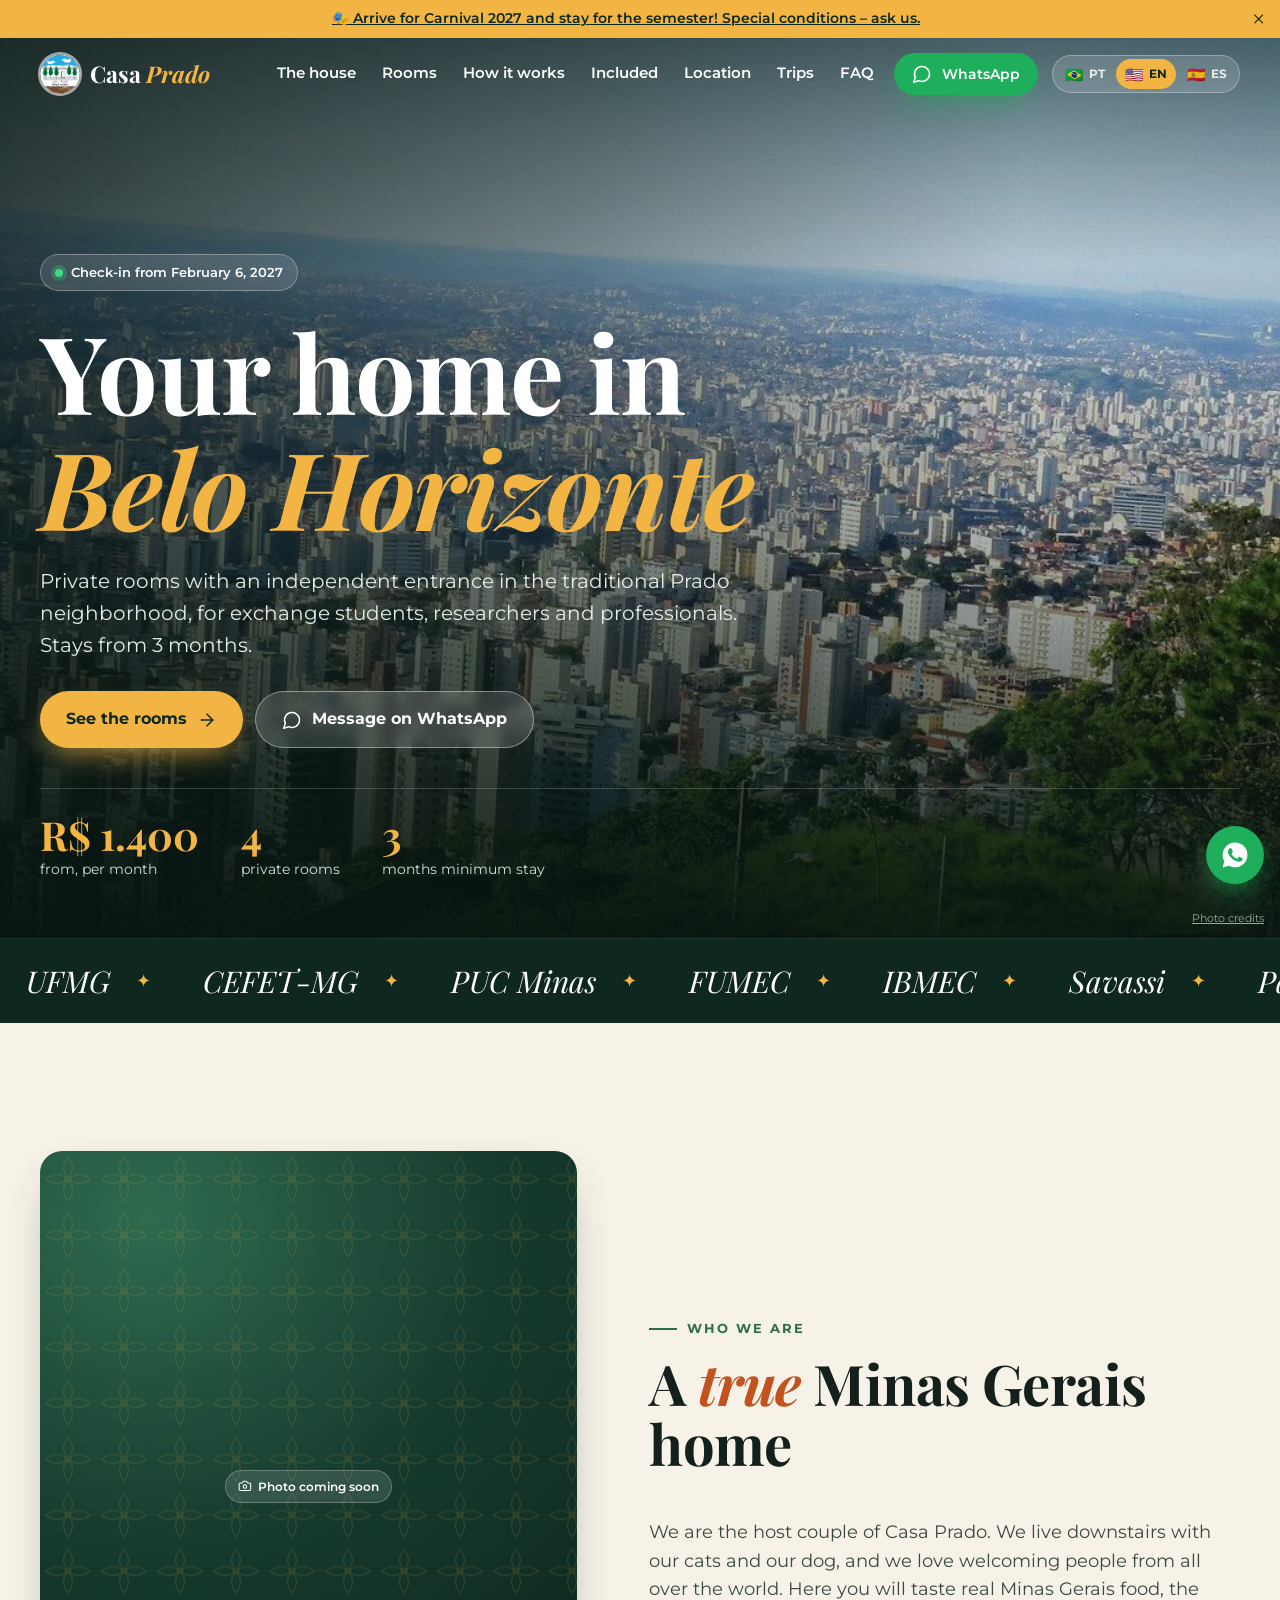
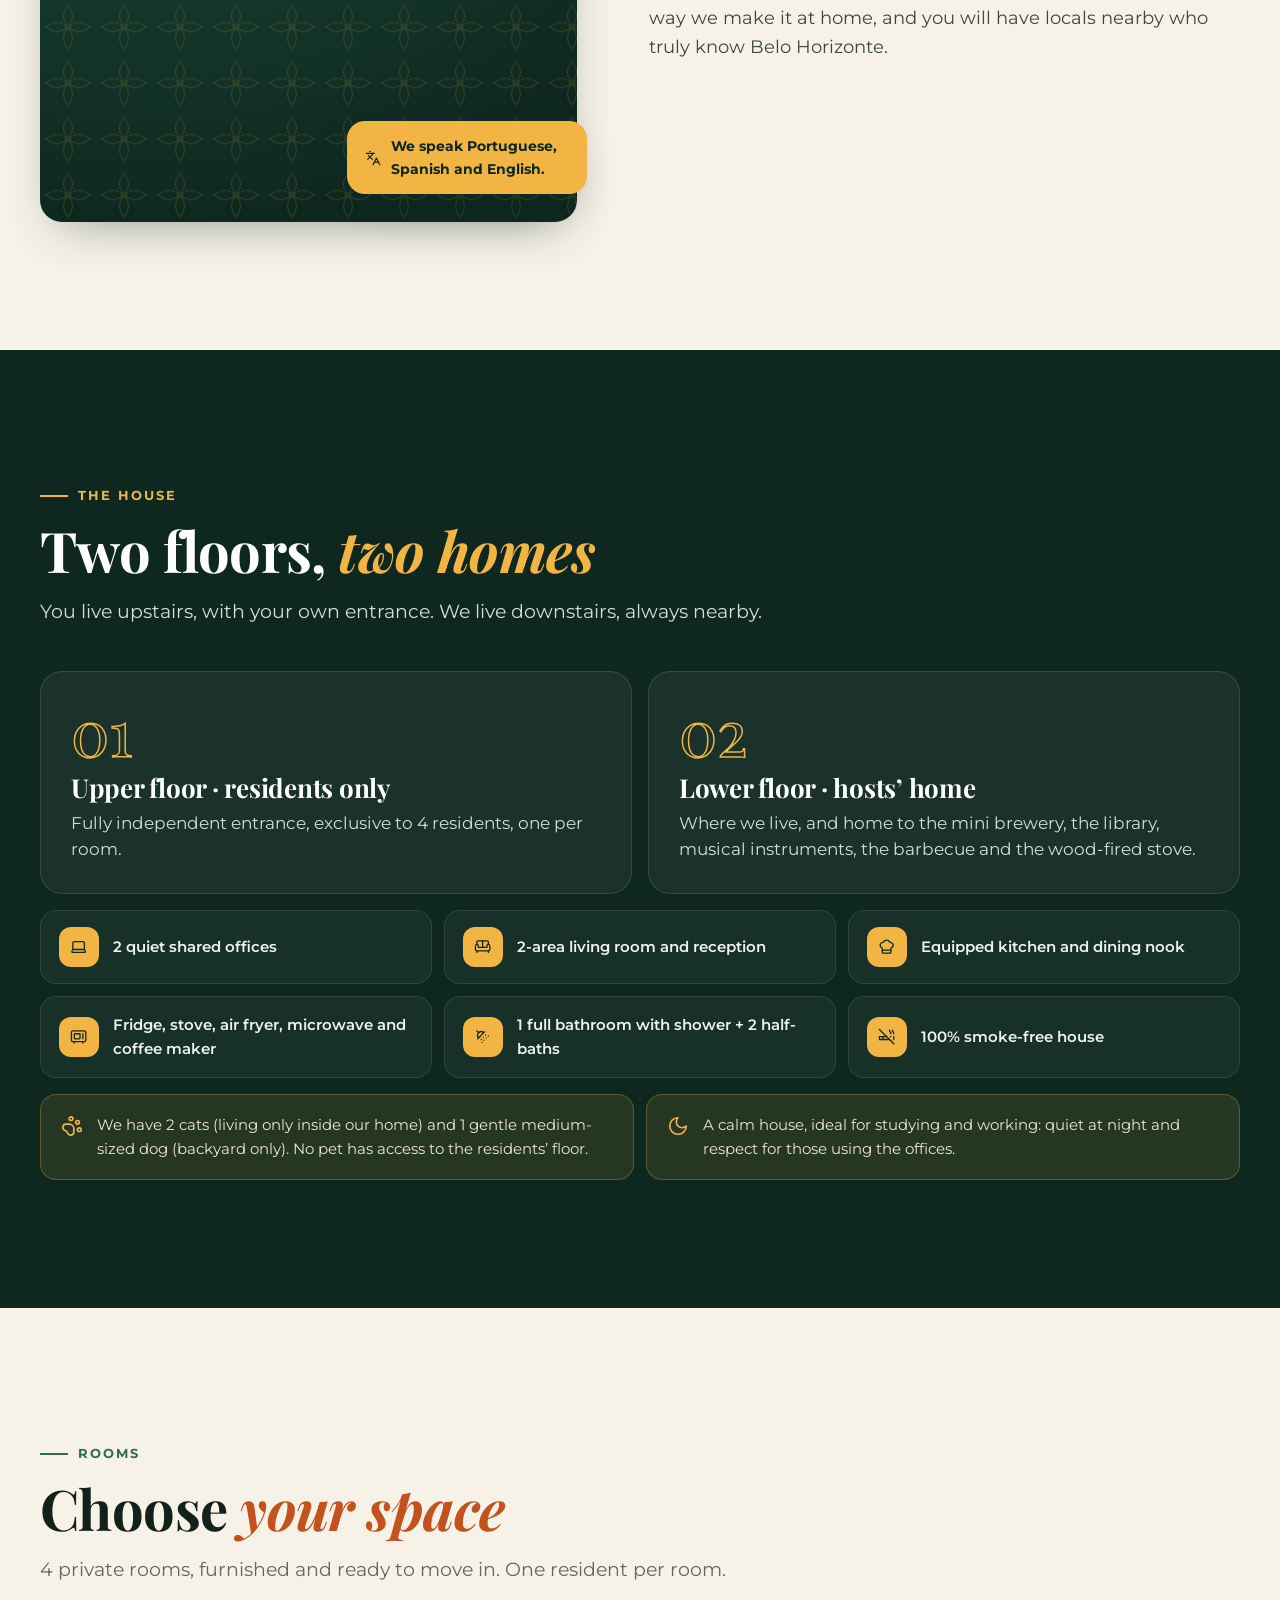
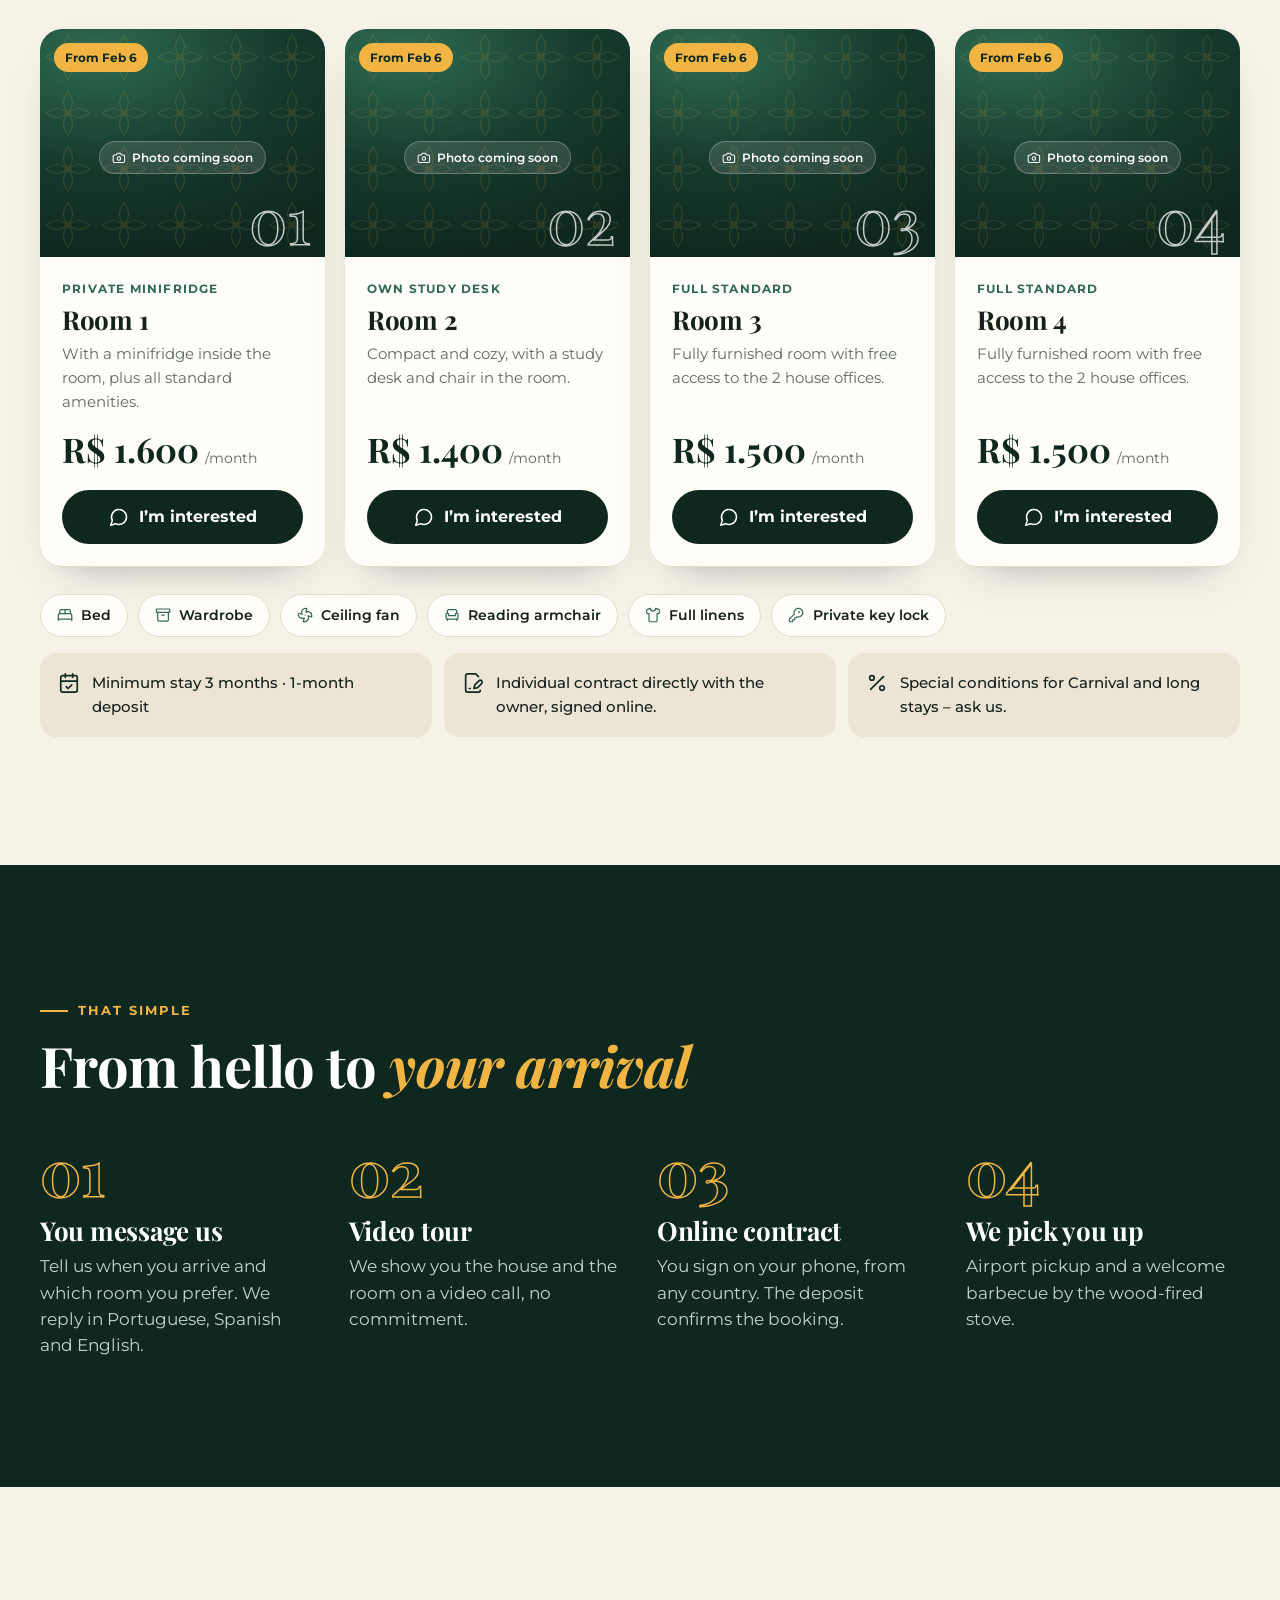
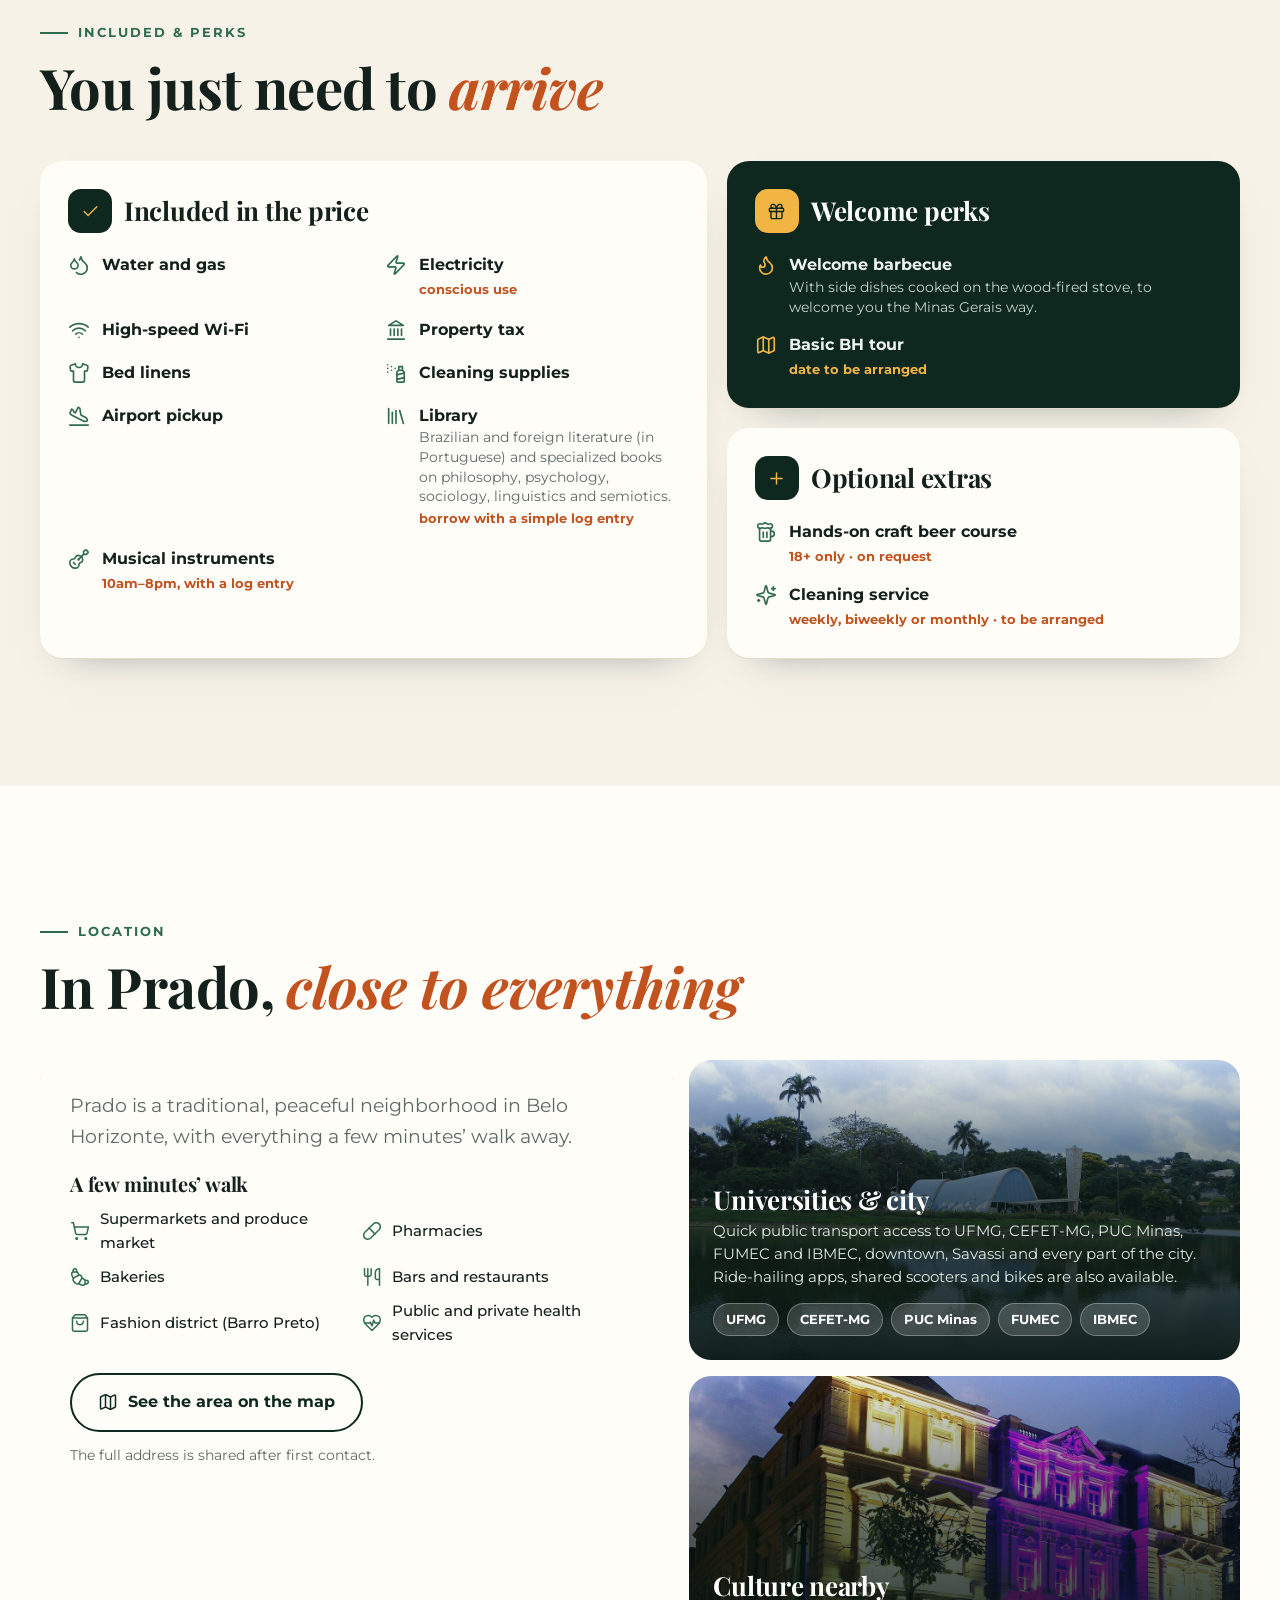
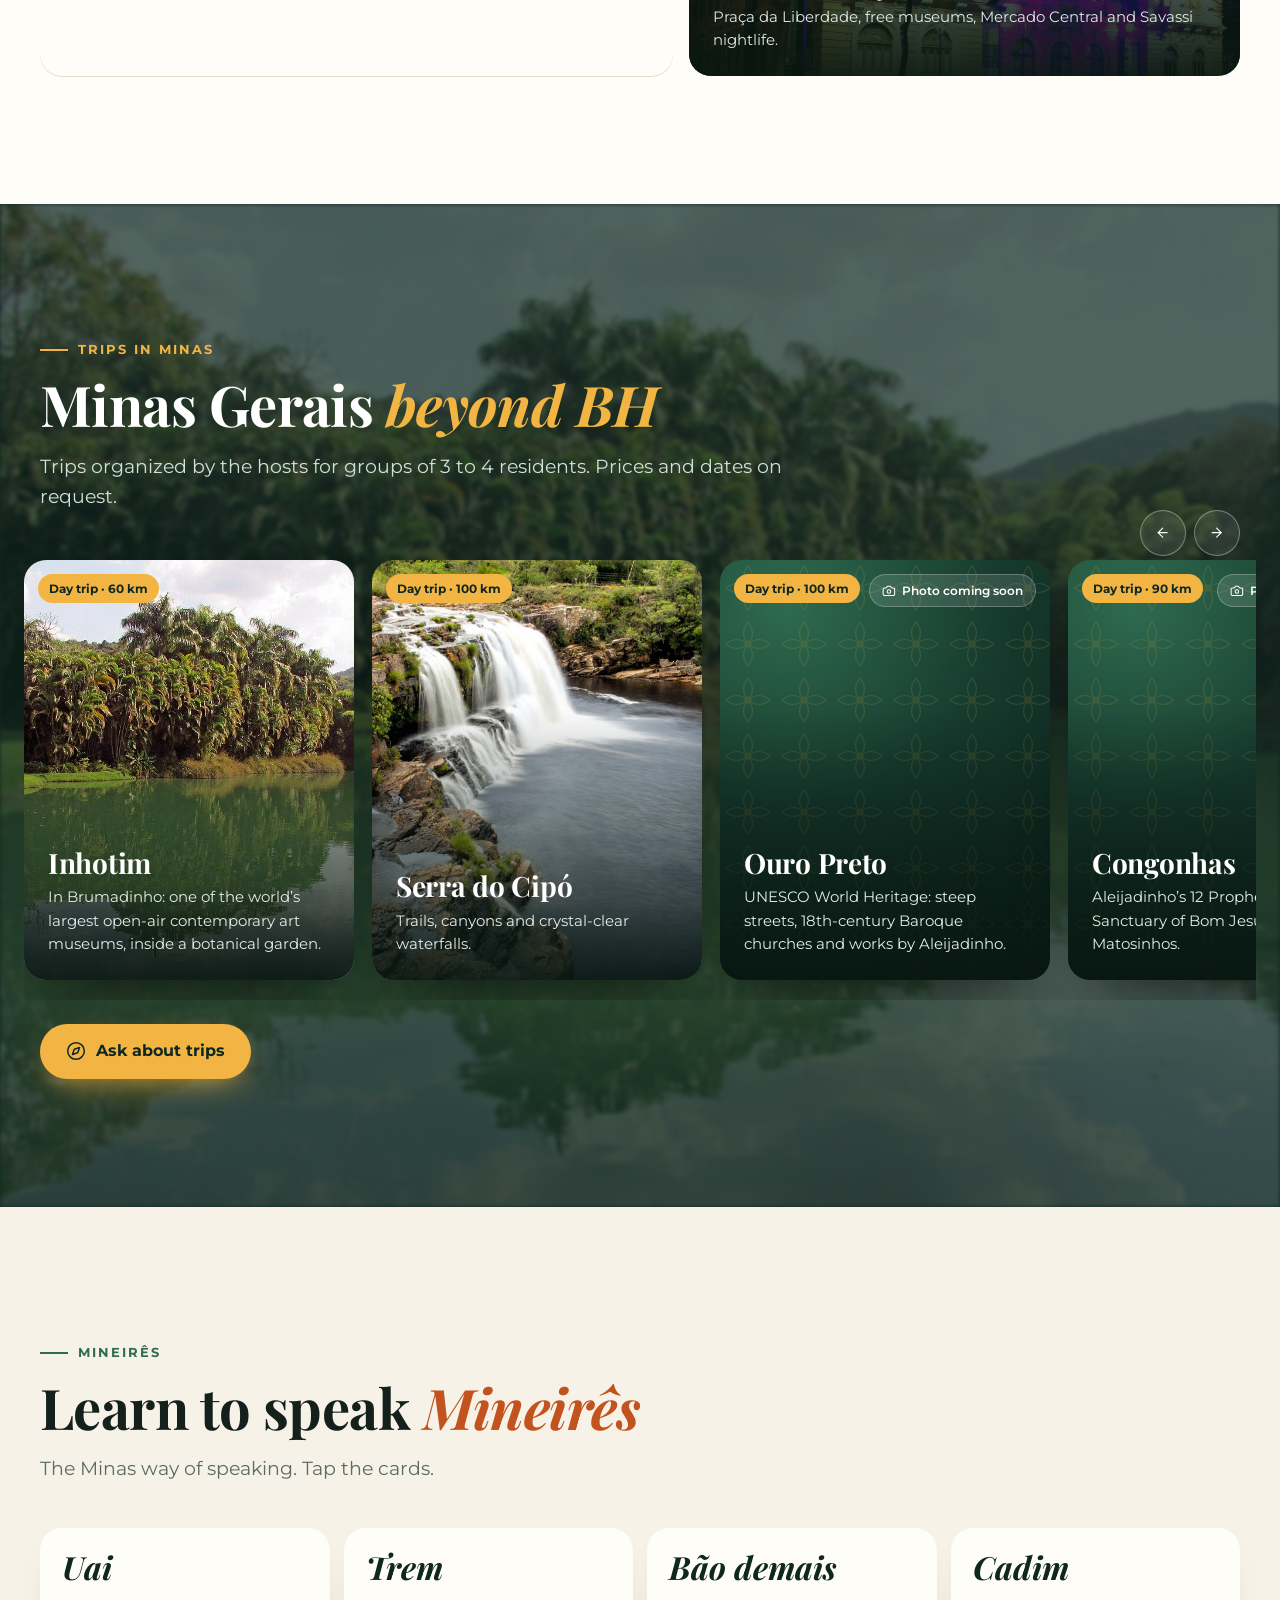
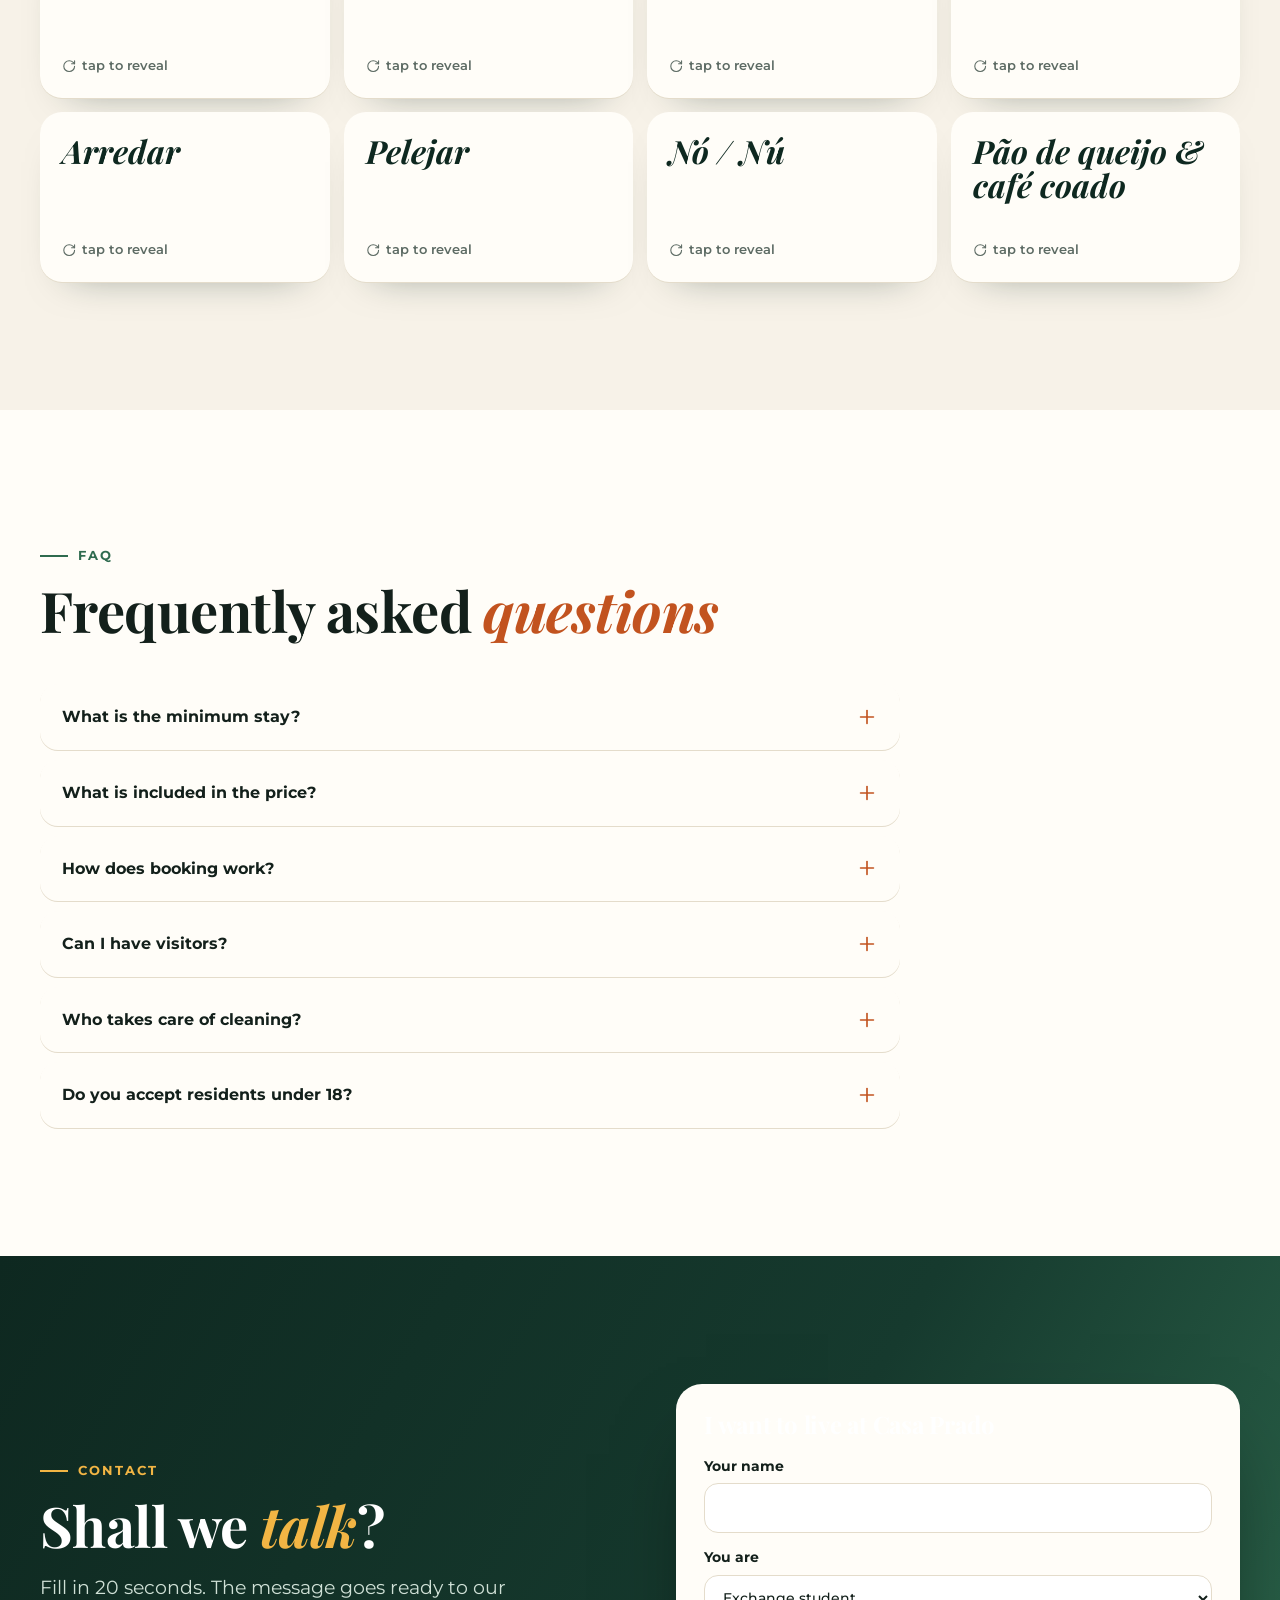
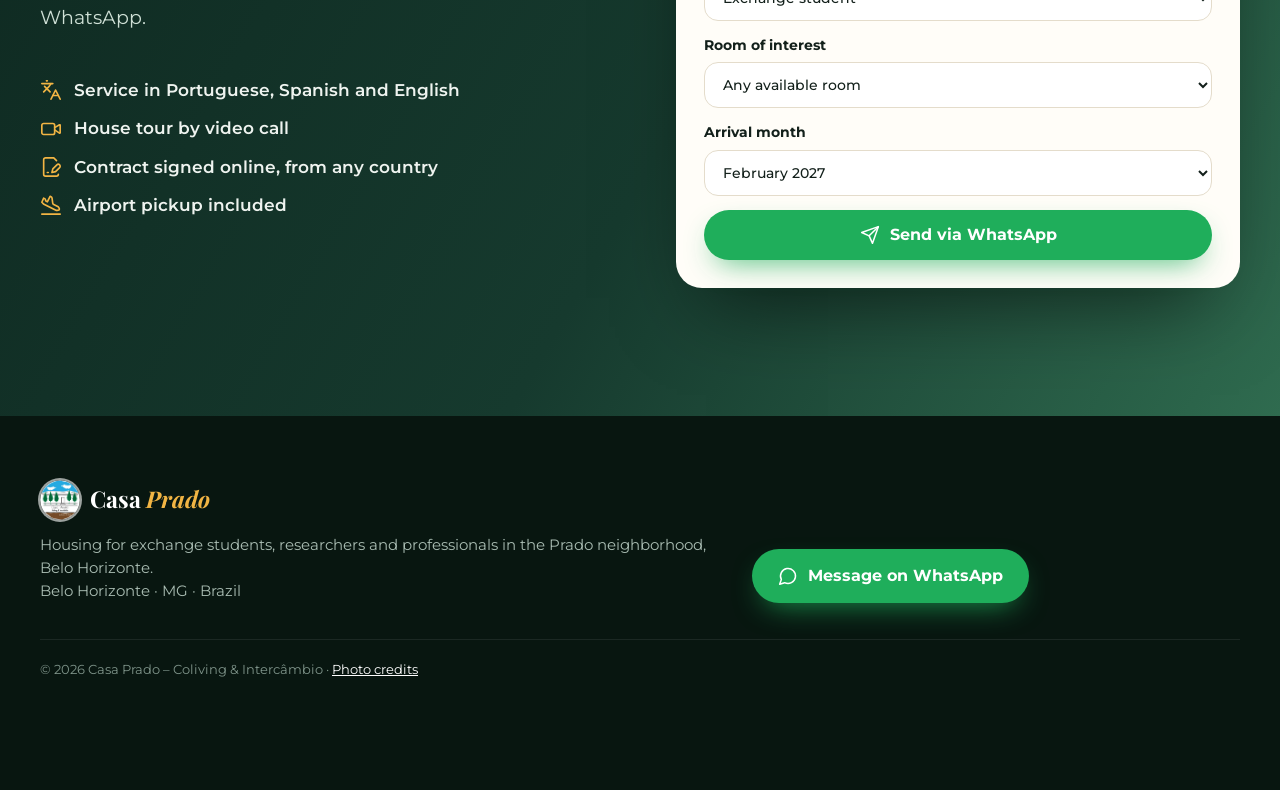
==== v2/index.html @ 79ec9de0 "Versão 2 do visual em /v2/, WhatsApp do João e fotos de Minas - v2: visual imersivo (capa em tela ch" ====
<!doctype html>
<html lang="pt-BR">
<head>
<meta charset="utf-8">
<meta name="viewport" content="width=device-width, initial-scale=1, viewport-fit=cover">
<title>Casa Prado – Coliving &amp; Intercâmbio | Belo Horizonte</title>
<meta name="description" content="Quartos individuais com entrada independente no bairro Prado, Belo Horizonte – MG, Brasil. Para intercambistas, pesquisadores e profissionais. Contas inclusas e recepção no aeroporto.">
<meta name="theme-color" content="#0E2820">
<meta property="og:type" content="website">
<meta property="og:title" content="Casa Prado – Coliving & Intercâmbio">
<meta property="og:description" content="Sua casa em Belo Horizonte: quartos individuais, contas inclusas e recepção no aeroporto. Check-in a partir de 6/02/2027.">
<meta property="og:image" content="../assets/img/fotos/bh-mirante.jpg">
<meta name="twitter:card" content="summary_large_image">
<link rel="icon" href="../assets/img/logo.jpg">
<link rel="preconnect" href="https://fonts.googleapis.com">
<link rel="preconnect" href="https://fonts.gstatic.com" crossorigin>
<link href="https://fonts.googleapis.com/css2?family=Montserrat:wght@400;500;600;700&family=Playfair+Display:ital,wght@0,600;0,700;1,600;1,700&display=swap" rel="stylesheet">
<link rel="stylesheet" href="style.css">
</head>
<body>
<a class="skip" href="#quartos">Pular para os quartos</a>
<div id="aviso" class="aviso" hidden></div>

<header class="topo" id="topo">
  <div class="wrap topo__in">
    <a href="#inicio" class="marca" aria-label="Casa Prado – início">
      <img src="../assets/img/logo.jpg" alt="" width="40" height="40">
      <span>Casa <em>Prado</em></span>
    </a>
    <nav class="menu" id="menu" aria-label="Seções"></nav>
    <div class="idiomas" id="idiomas" role="group" aria-label="Idioma / Language / Idioma"></div>
    <button class="abrir-menu" id="menuBtn" aria-label="Menu" aria-expanded="false" aria-controls="menu"></button>
  </div>
</header>

<main id="app"></main>
<footer class="rodape" id="rodape"></footer>

<a class="wa-flutuante" id="waFlutuante" target="_blank" rel="noopener" aria-label="WhatsApp">
  <svg viewBox="0 0 24 24" aria-hidden="true"><path fill="currentColor" d="M12.04 2C6.58 2 2.13 6.45 2.13 11.91c0 1.75.46 3.45 1.32 4.95L2.05 22l5.25-1.38a9.87 9.87 0 0 0 4.74 1.21h.01c5.46 0 9.91-4.45 9.91-9.91A9.87 9.87 0 0 0 12.04 2Zm5.8 14.04c-.24.68-1.42 1.31-1.95 1.36-.5.05-1.13.07-1.82-.11-.42-.13-.96-.31-1.65-.61-2.9-1.25-4.8-4.17-4.94-4.36-.15-.2-1.18-1.57-1.18-3 0-1.42.75-2.120 1.01-2.41.27-.29.58-.36.78-.36h.56c.18 0 .42-.07.66.5.24.58.82 2 .89 2.15.07.15.12.32.02.51-.1.2-.15.32-.29.49-.15.17-.31.38-.44.51-.15.15-.3.31-.13.6.17.29.76 1.25 1.63 2.03 1.12 1 2.070 1.31 2.36 1.46.29.15.46.12.63-.07.17-.2.73-.85.92-1.14.2-.29.39-.24.66-.15.27.1 1.7.8 1.99.95.29.15.49.22.56.34.07.12.07.7-.17 1.38Z"/></svg>
</a>

<script src="../assets/icons.js"></script>
<script src="../content.js"></script>
<script src="app.js"></script>
</body>
</html>
---- v2/style.css ----
/* =====================================================================
   CASA PRADO – VERSÃO 2 (visual imersivo: fotos grandes, verde-mata e dourado)
   ===================================================================== */
:root {
  --mata: #0E2820;
  --mata-2: #163a2e;
  --folha: #2F6B4F;
  --ouro: #F2B544;
  --ouro-2: #ffd27a;
  --terra: #C2531F;
  --creme: #F7F2E8;
  --papel: #FFFDF8;
  --tinta: #13201B;
  --cinza: #5d6b64;
  --linha: #e4dccb;
  --raio: 22px;
  --sombra: 0 18px 50px -20px rgba(14,40,32,.45);
  --serif: "Playfair Display", Georgia, "Times New Roman", serif;
  --sans: "Montserrat", system-ui, -apple-system, "Segoe UI", Roboto, sans-serif;
  color-scheme: light;
}
*, *::before, *::after { box-sizing: border-box; }
html { scroll-behavior: smooth; scroll-padding-top: 80px; -webkit-text-size-adjust: 100%; }
body { margin: 0; background: var(--creme); color: var(--tinta); font-family: var(--sans); font-size: 16.5px; line-height: 1.6; -webkit-font-smoothing: antialiased; overflow-x: hidden; }
img { max-width: 100%; display: block; }
a { color: inherit; }
h1, h2, h3 { font-family: var(--serif); font-weight: 700; line-height: 1.08; letter-spacing: -.01em; margin: 0; }
h2 { font-size: clamp(32px, 5.2vw, 56px); }
h3 { font-size: clamp(21px, 2.2vw, 26px); }
p { margin: 0; }
em { font-style: italic; }
[hidden] { display: none !important; }
.skip { position: absolute; left: -999px; top: 8px; background: var(--mata); color: #fff; padding: 8px 14px; border-radius: 8px; z-index: 100; }
.skip:focus { left: 8px; }
:focus-visible { outline: 3px solid var(--ouro); outline-offset: 2px; border-radius: 6px; }
svg.lucide { width: 1.15em; height: 1.15em; stroke-width: 1.8; flex: none; }
.wrap { width: min(1200px, 100% - 32px); margin-inline: auto; }

.eyebrow { display: inline-flex; align-items: center; gap: 10px; font-size: 12.5px; font-weight: 700; letter-spacing: .16em; text-transform: uppercase; color: var(--folha); margin-bottom: 14px; }
.eyebrow::before { content: ""; width: 28px; height: 2px; background: currentColor; }
.escuro .eyebrow { color: var(--ouro); }
h2 em, h1 em { color: var(--terra); }
.escuro h2 em, .hero h1 em { color: var(--ouro); }
.lead { font-size: clamp(17px, 1.5vw, 19.5px); color: var(--cinza); max-width: 60ch; margin-top: 16px; }
.escuro .lead { color: #cfe0d6; }
.cab { margin-bottom: 44px; max-width: 760px; }
.cab--linha { display: flex; justify-content: space-between; align-items: flex-end; gap: 20px; max-width: none; flex-wrap: wrap; }

/* ---------- aviso ---------- */
.aviso { background: var(--ouro); color: var(--mata); font-size: 13.5px; font-weight: 600; text-align: center; padding: 8px 44px 8px 16px; position: relative; z-index: 51; }
.aviso a { color: inherit; }
.aviso__x { position: absolute; right: 8px; top: 50%; transform: translateY(-50%); background: none; border: 0; color: inherit; cursor: pointer; padding: 6px; display: flex; }

/* ---------- topo ---------- */
.topo { position: fixed; left: 0; right: 0; top: var(--topo-y, 0px); z-index: 50; color: #fff; transition: background .3s, box-shadow .3s, color .3s, top .2s; }
.topo__in { display: flex; align-items: center; gap: 14px; height: 72px; }
.topo.fixo { top: 0; background: rgba(247,242,232,.94); backdrop-filter: blur(12px); -webkit-backdrop-filter: blur(12px); box-shadow: 0 1px 0 var(--linha); color: var(--tinta); }
.marca { display: flex; align-items: center; gap: 10px; text-decoration: none; font-family: var(--serif); font-size: 23px; font-weight: 700; margin-right: auto; white-space: nowrap; }
.marca img { width: 40px; height: 40px; border-radius: 50%; object-fit: cover; box-shadow: 0 0 0 2px rgba(255,255,255,.6); }
.marca em { color: var(--ouro); }
.topo.fixo .marca em { color: var(--terra); }
.menu { display: flex; align-items: center; gap: 2px; }
.menu a { white-space: nowrap; text-decoration: none; font-weight: 600; font-size: 14.5px; padding: 9px 12px; border-radius: 999px; transition: background .2s; }
.menu a:hover { background: rgba(127,127,127,.18); }
.idiomas { display: flex; gap: 2px; background: rgba(255,255,255,.14); border: 1px solid rgba(255,255,255,.3); border-radius: 999px; padding: 3px; }
.topo.fixo .idiomas { background: #ece4d4; border-color: transparent; }
.idiomas button { border: 0; background: none; cursor: pointer; font: inherit; font-size: 12px; font-weight: 700; padding: 5px 9px; border-radius: 999px; color: inherit; display: flex; align-items: center; gap: 5px; opacity: .85; }
.idiomas .bandeira { font-size: 15px; line-height: 1; }
.idiomas button[aria-pressed="true"] { background: var(--ouro); color: var(--mata); opacity: 1; }
.abrir-menu { display: none; background: none; border: 0; color: inherit; padding: 8px; cursor: pointer; }
.abrir-menu svg.lucide { width: 28px; height: 28px; }
@media (max-width: 1080px) {
  .abrir-menu { display: block; }
  .menu { position: fixed; inset: 0 0 0 auto; width: min(320px, 86vw); flex-direction: column; align-items: stretch; gap: 4px; padding: 90px 20px 24px; background: var(--mata); color: #fff; transform: translateX(100%); transition: transform .35s ease; box-shadow: -20px 0 60px rgba(0,0,0,.3); }
  .menu a { font-size: 19px; padding: 14px 16px; }
  body.menu-aberto .menu { transform: none; }
  body.menu-aberto .abrir-menu { position: relative; z-index: 60; color: #fff; }
}
@media (max-width: 480px) { .idiomas .sigla { display: none; } .marca { font-size: 20px; } .marca img { width: 34px; height: 34px; } }

/* ---------- botões ---------- */
.btn { display: inline-flex; align-items: center; justify-content: center; gap: 10px; border: 0; cursor: pointer; text-decoration: none; font-family: var(--sans); font-weight: 700; font-size: 15.5px; padding: 15px 26px; border-radius: 999px; transition: transform .2s, box-shadow .2s, background .2s; }
.btn:hover { transform: translateY(-2px); }
.btn svg.lucide { width: 20px; height: 20px; }
.btn-ouro { background: var(--ouro); color: var(--mata); box-shadow: 0 12px 30px -10px rgba(242,181,68,.8); }
.btn-ouro:hover { background: var(--ouro-2); }
.btn-zap { background: #1fae5b; color: #fff; box-shadow: 0 12px 30px -12px rgba(31,174,91,.9); }
.btn-zap:hover { background: #23c266; }
.btn-vidro { background: rgba(255,255,255,.14); color: #fff; border: 1px solid rgba(255,255,255,.4); backdrop-filter: blur(6px); -webkit-backdrop-filter: blur(6px); }
.btn-vidro:hover { background: rgba(255,255,255,.24); }
.btn-escuro { background: var(--mata); color: #fff; }
.btn-linha { background: transparent; color: var(--mata); border: 2px solid var(--mata); }
.btn-bloco { width: 100%; }

/* ---------- foto ---------- */
.foto { position: relative; overflow: hidden; background: var(--mata-2); }
.foto img { width: 100%; height: 100%; object-fit: cover; }
.foto--vazia { background: radial-gradient(120% 90% at 20% 10%, #2f6b4f 0%, var(--mata-2) 55%, var(--mata) 100%); display: flex; align-items: center; justify-content: center; }
.foto--vazia::before { content: ""; position: absolute; inset: 0; opacity: .14; background-image: url("data:image/svg+xml,%3Csvg xmlns='http://www.w3.org/2000/svg' width='56' height='56' viewBox='0 0 56 56'%3E%3Cg fill='none' stroke='%23F2B544' stroke-width='1.2'%3E%3Cpath d='M28 6c6 8 6 14 0 22-6-8-6-14 0-22zM28 50c-6-8-6-14 0-22 6 8 6 14 0 22zM6 28c8-6 14-6 22 0-8 6-14 6-22 0zM50 28c-8 6-14 6-22 0 8-6 14-6 22 0z'/%3E%3Ccircle cx='28' cy='28' r='3'/%3E%3C/g%3E%3C/svg%3E"); background-size: 56px; }
.foto--vazia span { position: relative; display: inline-flex; align-items: center; gap: 6px; background: rgba(255,255,255,.12); color: #fff; font-size: 12px; font-weight: 600; padding: 6px 12px; border-radius: 999px; border: 1px solid rgba(255,255,255,.25); }

/* ---------- hero ---------- */
.hero { position: relative; min-height: 100svh; display: flex; align-items: flex-end; color: #fff; overflow: hidden; background: var(--mata); }
.hero > .foto { position: absolute; inset: 0; }
.hero > .foto img { animation: zoom 22s ease-out both; }
.hero > .foto--vazia span { display: none; }
@keyframes zoom { from { transform: scale(1.14); } to { transform: scale(1); } }
.hero::after { content: ""; position: absolute; inset: 0; background: linear-gradient(90deg, rgba(8,22,17,.75) 0%, rgba(8,22,17,.4) 45%, rgba(8,22,17,.05) 80%), linear-gradient(180deg, rgba(8,22,17,.6) 0%, rgba(8,22,17,.05) 25%, rgba(8,22,17,.25) 55%, rgba(8,22,17,.95) 100%); }
.hero__in { position: relative; z-index: 2; padding: 150px 0 56px; width: min(1200px, 100% - 32px); margin-inline: auto; }
.pilula { display: inline-flex; align-items: center; gap: 8px; font-size: 13px; font-weight: 600; background: rgba(255,255,255,.12); border: 1px solid rgba(255,255,255,.3); backdrop-filter: blur(8px); -webkit-backdrop-filter: blur(8px); padding: 7px 14px; border-radius: 999px; margin-bottom: 22px; }
.pilula::before { content: ""; width: 8px; height: 8px; border-radius: 50%; background: #3ddc84; box-shadow: 0 0 0 4px rgba(61,220,132,.25); }
.hero h1 { font-size: clamp(44px, 8.4vw, 108px); max-width: 12ch; }
.hero__sub { font-size: clamp(17px, 1.7vw, 20px); color: #e2ece6; max-width: 56ch; margin-top: 20px; }
.hero__acoes { display: flex; flex-wrap: wrap; gap: 12px; margin-top: 30px; }
.numeros { display: flex; flex-wrap: wrap; gap: 18px 42px; margin-top: 40px; padding-top: 26px; border-top: 1px solid rgba(255,255,255,.18); }
.numeros b { display: block; font-family: var(--serif); font-size: clamp(28px, 3.4vw, 40px); color: var(--ouro); line-height: 1; }
.numeros span { font-size: 13.5px; color: #cfe0d6; }
.hero__credito { position: absolute; right: 16px; bottom: 10px; z-index: 2; font-size: 11px; color: rgba(255,255,255,.6); }
.hero__credito a { color: inherit; }

/* ---------- faixa de lugares ---------- */
.faixa { background: var(--mata); color: #fff; overflow: hidden; padding: 18px 0; border-top: 1px solid rgba(255,255,255,.06); }
.faixa__trilho { display: flex; width: max-content; animation: rolar 40s linear infinite; }
.faixa span { font-family: var(--serif); font-style: italic; font-size: clamp(20px, 2.4vw, 30px); padding: 0 26px; white-space: nowrap; display: flex; align-items: center; gap: 26px; }
.faixa span::after { content: "✦"; font-style: normal; color: var(--ouro); font-size: .6em; }
@keyframes rolar { to { transform: translateX(-50%); } }

/* ---------- seções ---------- */
.secao { padding: 96px 0; }
@media (min-width: 900px) { .secao { padding: 128px 0; } }
.escuro { background: var(--mata); color: #eef3ef; }
.escuro h2, .escuro h3 { color: #fff; }
.papel { background: var(--papel); }

/* anfitriões */
.anf { display: grid; gap: 40px; align-items: center; }
@media (min-width: 900px) { .anf { grid-template-columns: 1fr 1.1fr; gap: 72px; } }
.anf__foto { position: relative; }
.anf__foto .foto { aspect-ratio: 4/5; border-radius: var(--raio); box-shadow: var(--sombra); }
@media (max-width: 899px) { .anf__foto .foto { aspect-ratio: 4/3; } }
.anf__selo { position: absolute; right: -10px; bottom: 28px; background: var(--ouro); color: var(--mata); border-radius: 18px; padding: 14px 18px; font-weight: 700; font-size: 14px; display: flex; align-items: center; gap: 10px; box-shadow: var(--sombra); max-width: 240px; }
@media (max-width: 899px) { .anf__selo { right: 12px; bottom: -18px; } }
.anf p.texto { font-size: 18px; color: #3a4842; }
.anf p.texto + p.texto { margin-top: 14px; }

/* casa */
.casa { display: grid; gap: 16px; }
@media (min-width: 900px) { .casa { grid-template-columns: 1fr 1fr; } }
.andar { border-radius: var(--raio); padding: 30px; background: rgba(255,255,255,.05); border: 1px solid rgba(255,255,255,.12); }
.andar__n { font-family: var(--serif); font-size: 64px; line-height: .9; color: transparent; -webkit-text-stroke: 1.5px var(--ouro); margin-bottom: 14px; display: block; }
.andar h3 { margin-bottom: 8px; }
.andar p { color: #cfe0d6; }
.tiles { display: grid; gap: 12px; margin-top: 16px; grid-template-columns: 1fr; }
@media (min-width: 600px) { .tiles { grid-template-columns: 1fr 1fr; } }
@media (min-width: 1000px) { .tiles { grid-template-columns: repeat(3, 1fr); } }
.tile { display: flex; align-items: center; gap: 14px; padding: 16px 18px; border-radius: 16px; background: rgba(255,255,255,.04); border: 1px solid rgba(255,255,255,.1); font-weight: 600; font-size: 15px; }
.tile i { width: 40px; height: 40px; border-radius: 12px; background: var(--ouro); color: var(--mata); display: grid; place-items: center; flex: none; font-style: normal; }
.notas { display: grid; gap: 12px; margin-top: 16px; }
@media (min-width: 900px) { .notas { grid-template-columns: 1fr 1fr; } }
.nota { display: flex; gap: 14px; align-items: flex-start; padding: 18px 20px; border-radius: 16px; background: rgba(242,181,68,.1); border: 1px solid rgba(242,181,68,.28); color: #f0e6cf; font-size: 15px; }
.nota svg.lucide { color: var(--ouro); width: 22px; height: 22px; margin-top: 2px; }

/* quartos */
.quartos { display: grid; gap: 20px; grid-template-columns: 1fr; }
@media (min-width: 640px) { .quartos { grid-template-columns: 1fr 1fr; } }
@media (min-width: 1100px) { .quartos { grid-template-columns: repeat(4, 1fr); } }
.quarto { background: var(--papel); border-radius: var(--raio); overflow: hidden; box-shadow: 0 1px 0 var(--linha), 0 20px 40px -28px rgba(14,40,32,.5); display: flex; flex-direction: column; transition: transform .25s, box-shadow .25s; }
.quarto:hover { transform: translateY(-4px); box-shadow: var(--sombra); }
.quarto__foto { position: relative; }
.quarto__foto .foto { aspect-ratio: 4/3.2; }
.quarto__foto .foto--vazia span { margin-top: 30px; }
.etiqueta { position: absolute; top: 14px; left: 14px; font-size: 12px; font-weight: 700; padding: 5px 11px; border-radius: 999px; background: var(--ouro); color: var(--mata); }
.etiqueta--disponivel { background: #3ddc84; color: #06311b; }
.etiqueta--reservado { background: #fff; color: #444; }
.quarto__num { position: absolute; right: 14px; bottom: 6px; font-family: var(--serif); font-size: 64px; line-height: 1; color: transparent; -webkit-text-stroke: 1.5px rgba(255,255,255,.75); }
.quarto__corpo { padding: 22px; display: flex; flex-direction: column; gap: 8px; flex: 1; }
.quarto__dest { font-size: 12px; font-weight: 700; letter-spacing: .1em; text-transform: uppercase; color: var(--folha); }
.quarto p { color: var(--cinza); font-size: 15px; }
.quarto__preco { margin-top: auto; padding-top: 10px; display: flex; align-items: baseline; gap: 6px; }
.quarto__preco b { font-family: var(--serif); font-size: 34px; color: var(--mata); line-height: 1; }
.quarto__preco span { color: var(--cinza); font-size: 14px; }
.quarto .btn { margin-top: 12px; }
.todos { margin-top: 28px; display: flex; flex-wrap: wrap; gap: 10px; }
.todos span { display: inline-flex; align-items: center; gap: 8px; background: var(--papel); border: 1px solid var(--linha); border-radius: 999px; padding: 9px 16px; font-weight: 600; font-size: 14px; }
.todos svg.lucide { color: var(--folha); }
.cond { margin-top: 16px; display: grid; gap: 12px; }
@media (min-width: 800px) { .cond { grid-template-columns: repeat(3, 1fr); } }
.cond div { display: flex; gap: 12px; align-items: flex-start; padding: 18px; border-radius: 16px; background: #ece4d4; font-size: 15px; font-weight: 500; }
.cond svg.lucide { color: var(--mata); width: 22px; height: 22px; margin-top: 1px; }

/* passos */
.passos { display: grid; gap: 34px; }
@media (min-width: 720px) { .passos { grid-template-columns: 1fr 1fr; } }
@media (min-width: 1100px) { .passos { grid-template-columns: repeat(4, 1fr); } }
.passo b { font-family: var(--serif); font-size: 64px; line-height: 1; color: transparent; -webkit-text-stroke: 1.5px var(--ouro); display: block; margin-bottom: 14px; }
.passo h3 { margin-bottom: 8px; }
.passo p { color: #c3d4ca; }

/* serviços */
.grupos { display: grid; gap: 20px; }
@media (min-width: 960px) { .grupos { grid-template-columns: 1.3fr 1fr; } .grupo--incluso { grid-row: span 2; } }
.grupo { background: var(--papel); border-radius: var(--raio); padding: 28px; box-shadow: 0 1px 0 var(--linha), 0 20px 40px -30px rgba(14,40,32,.5); }
.grupo--cortesia { background: var(--mata); color: #eef3ef; }
.grupo--cortesia h3 { color: #fff; }
.grupo__cab { display: flex; align-items: center; gap: 12px; margin-bottom: 20px; }
.grupo__cab i { width: 44px; height: 44px; border-radius: 13px; display: grid; place-items: center; background: var(--mata); color: var(--ouro); font-style: normal; }
.grupo--cortesia .grupo__cab i { background: var(--ouro); color: var(--mata); }
.grupo ul { list-style: none; padding: 0; margin: 0; display: grid; gap: 16px; }
@media (min-width: 640px) { .grupo--incluso ul { grid-template-columns: 1fr 1fr; gap: 18px 24px; } }
.item { display: flex; gap: 12px; align-items: flex-start; }
.item > svg.lucide { width: 22px; height: 22px; color: var(--folha); margin-top: 1px; }
.grupo--cortesia .item > svg.lucide { color: var(--ouro); }
.item b { display: block; font-size: 15.5px; }
.item small { display: block; color: var(--cinza); font-size: 13.5px; line-height: 1.45; }
.grupo--cortesia .item small { color: #c3d4ca; }
.item em { display: block; font-style: normal; font-weight: 700; color: var(--terra); font-size: 12.5px; margin-top: 2px; }
.grupo--cortesia .item em { color: var(--ouro); }

/* local */
.mosaico { display: grid; gap: 16px; grid-template-columns: 1fr; }
@media (min-width: 900px) { .mosaico { grid-template-columns: 1.15fr 1fr; grid-template-rows: auto auto; } .mosaico__texto { grid-row: span 2; } }
.mosaico__texto { background: var(--papel); border-radius: var(--raio); padding: 30px; box-shadow: 0 1px 0 var(--linha); }
.mosaico__texto h3 { font-size: 20px; margin: 22px 0 12px; }
.lista { list-style: none; padding: 0; margin: 0; display: grid; gap: 10px; grid-template-columns: 1fr; }
@media (min-width: 560px) { .lista { grid-template-columns: 1fr 1fr; } }
.lista li { display: flex; gap: 10px; align-items: center; font-weight: 500; font-size: 15px; }
.lista svg.lucide { color: var(--folha); width: 20px; height: 20px; }
.cartao-foto { position: relative; border-radius: var(--raio); overflow: hidden; min-height: 300px; color: #fff; display: flex; }
.cartao-foto .foto { position: absolute; inset: 0; }
.cartao-foto::after { content: ""; position: absolute; inset: 0; background: linear-gradient(180deg, rgba(8,22,17,.05) 0%, rgba(8,22,17,.55) 40%, rgba(8,22,17,.95) 100%); }
.cartao-foto__txt { position: relative; z-index: 1; margin-top: auto; padding: 24px; }
.cartao-foto h3 { color: #fff; margin-bottom: 6px; }
.cartao-foto p { color: #dfe9e3; font-size: 14.5px; }
.chips { display: flex; flex-wrap: wrap; gap: 8px; margin: 14px 0 0; }
.chips span { background: rgba(255,255,255,.16); border: 1px solid rgba(255,255,255,.3); padding: 5px 12px; border-radius: 999px; font-weight: 700; font-size: 13px; }

/* passeios (carrossel) */
.passeios-sec { position: relative; overflow: hidden; }
.passeios-sec > .foto { position: absolute; inset: 0; opacity: .28; filter: blur(2px) saturate(.9); }
.passeios-sec > .foto--vazia span { display: none; }
.passeios-sec .wrap { position: relative; }
.setas { display: flex; gap: 8px; }
.setas button { width: 46px; height: 46px; border-radius: 50%; border: 1px solid rgba(255,255,255,.35); background: rgba(255,255,255,.08); color: #fff; display: grid; place-items: center; cursor: pointer; }
.setas button:hover { background: rgba(255,255,255,.2); }
.trilho { display: flex; gap: 18px; overflow-x: auto; scroll-snap-type: x mandatory; padding: 4px 16px 20px; margin: 0 -16px; scrollbar-width: none; }
.trilho::-webkit-scrollbar { display: none; }
.passeio { flex: 0 0 min(82%, 330px); scroll-snap-align: start; position: relative; border-radius: var(--raio); overflow: hidden; min-height: 420px; display: flex; color: #fff; box-shadow: 0 30px 60px -30px rgba(0,0,0,.7); }
.passeio .foto { position: absolute; inset: 0; transition: transform .6s; }
.passeio:hover .foto { transform: scale(1.05); }
.passeio .foto--vazia span { position: absolute; top: 14px; right: 14px; }
.passeio::after { content: ""; position: absolute; inset: 0; background: linear-gradient(180deg, rgba(0,0,0,0) 35%, rgba(8,22,17,.94) 100%); }
.passeio__txt { position: relative; z-index: 1; margin-top: auto; padding: 24px; }
.passeio .etiqueta { position: absolute; z-index: 2; }
.passeio h3 { color: #fff; font-size: 28px; margin-bottom: 8px; }
.passeio p { color: #e2ece6; font-size: 14.5px; }
.passeios-rodape { display: flex; flex-wrap: wrap; align-items: center; gap: 14px 22px; margin-top: 24px; color: #cfe0d6; }

/* mineirês */
.glossario { display: grid; gap: 14px; grid-template-columns: repeat(auto-fill, minmax(min(100%, 230px), 1fr)); }
.virar { display: block; width: 100%; perspective: 900px; background: none; border: 0; padding: 0; cursor: pointer; font: inherit; text-align: left; color: inherit; }
.virar__in { display: block; position: relative; min-height: 170px; transition: transform .55s; transform-style: preserve-3d; }
.virar.virado .virar__in { transform: rotateY(180deg); }
.virar__f, .virar__v { position: absolute; inset: 0; border-radius: var(--raio); padding: 22px; backface-visibility: hidden; -webkit-backface-visibility: hidden; display: flex; flex-direction: column; justify-content: space-between; }
.virar__f { background: var(--papel); box-shadow: 0 1px 0 var(--linha), 0 20px 40px -30px rgba(14,40,32,.5); }
.virar__f b { font-family: var(--serif); font-style: italic; font-size: 32px; line-height: 1.05; color: var(--mata); }
.virar__f small { color: var(--cinza); font-size: 12.5px; font-weight: 600; display: flex; align-items: center; gap: 6px; }
.virar__v { background: var(--ouro); color: var(--mata); transform: rotateY(180deg); }
.virar__v p { font-weight: 700; font-size: 17px; }
.virar__v i { font-family: var(--serif); font-size: 16px; }

/* faq */
.faq { max-width: 860px; display: grid; gap: 10px; }
.faq details { background: var(--papel); border-radius: 18px; box-shadow: 0 1px 0 var(--linha); }
.faq summary { cursor: pointer; list-style: none; padding: 20px 22px; font-weight: 700; display: flex; justify-content: space-between; align-items: center; gap: 12px; font-size: 16px; }
.faq summary::-webkit-details-marker { display: none; }
.faq summary svg.lucide { color: var(--terra); transition: transform .25s; width: 22px; height: 22px; }
.faq details[open] summary svg.lucide { transform: rotate(45deg); }
.faq details p { padding: 0 22px 20px; color: var(--cinza); }

/* contato */
.contato-sec { background: linear-gradient(120deg, var(--mata) 0%, var(--mata-2) 55%, #2f6b4f 100%); color: #eef3ef; position: relative; overflow: hidden; }
.contato { display: grid; gap: 40px; align-items: center; }
@media (min-width: 960px) { .contato { grid-template-columns: 1fr 1fr; gap: 72px; } }
.contato h2 { color: #fff; }
.vant { list-style: none; padding: 0; margin: 26px 0 0; display: grid; gap: 12px; }
.vant li { display: flex; gap: 12px; align-items: center; font-weight: 600; }
.vant svg.lucide { color: var(--ouro); width: 22px; height: 22px; }
.form { background: var(--papel); color: var(--tinta); border-radius: 26px; padding: 28px; display: grid; gap: 14px; box-shadow: 0 40px 80px -30px rgba(0,0,0,.6); }
.form h3 { font-size: 24px; margin-bottom: 4px; }
.form label { display: grid; gap: 6px; font-weight: 700; font-size: 13.5px; }
.form select, .form input { font: inherit; font-weight: 500; padding: 13px 14px; border: 1.5px solid var(--linha); border-radius: 14px; background: #fff; color: var(--tinta); width: 100%; }
.form select:focus, .form input:focus { outline: none; border-color: var(--folha); }

/* rodapé */
.rodape { background: #081610; color: #a9bcb2; padding: 64px 0 110px; font-size: 14.5px; }
.rodape__in { display: grid; gap: 28px; }
@media (min-width: 800px) { .rodape__in { grid-template-columns: 1.4fr 1fr; align-items: end; } }
.rodape .marca { color: #fff; margin-bottom: 14px; }
.rodape a:not(.btn) { color: #fff; }
.rodape__mini { margin-top: 36px; padding-top: 20px; border-top: 1px solid rgba(255,255,255,.08); font-size: 12.5px; color: #7f948a; }

/* whatsapp */
.wa-flutuante { position: fixed; right: 16px; bottom: calc(16px + env(safe-area-inset-bottom, 0px)); z-index: 60; width: 58px; height: 58px; border-radius: 50%; background: #1fae5b; color: #fff; display: grid; place-items: center; box-shadow: 0 12px 30px -8px rgba(31,174,91,.8); transition: transform .2s; }
.wa-flutuante:hover { transform: scale(1.07); }
.wa-flutuante svg { width: 30px; height: 30px; }

/* entrada */
.revela { opacity: 0; transform: translateY(24px); transition: opacity .7s ease, transform .7s ease; }
.revela.visivel { opacity: 1; transform: none; }
@media (prefers-reduced-motion: reduce) {
  html { scroll-behavior: auto; }
  .revela { opacity: 1; transform: none; transition: none; }
  .hero > .foto img, .faixa__trilho { animation: none; }
  .virar__in, .quarto, .passeio .foto { transition: none; }
}
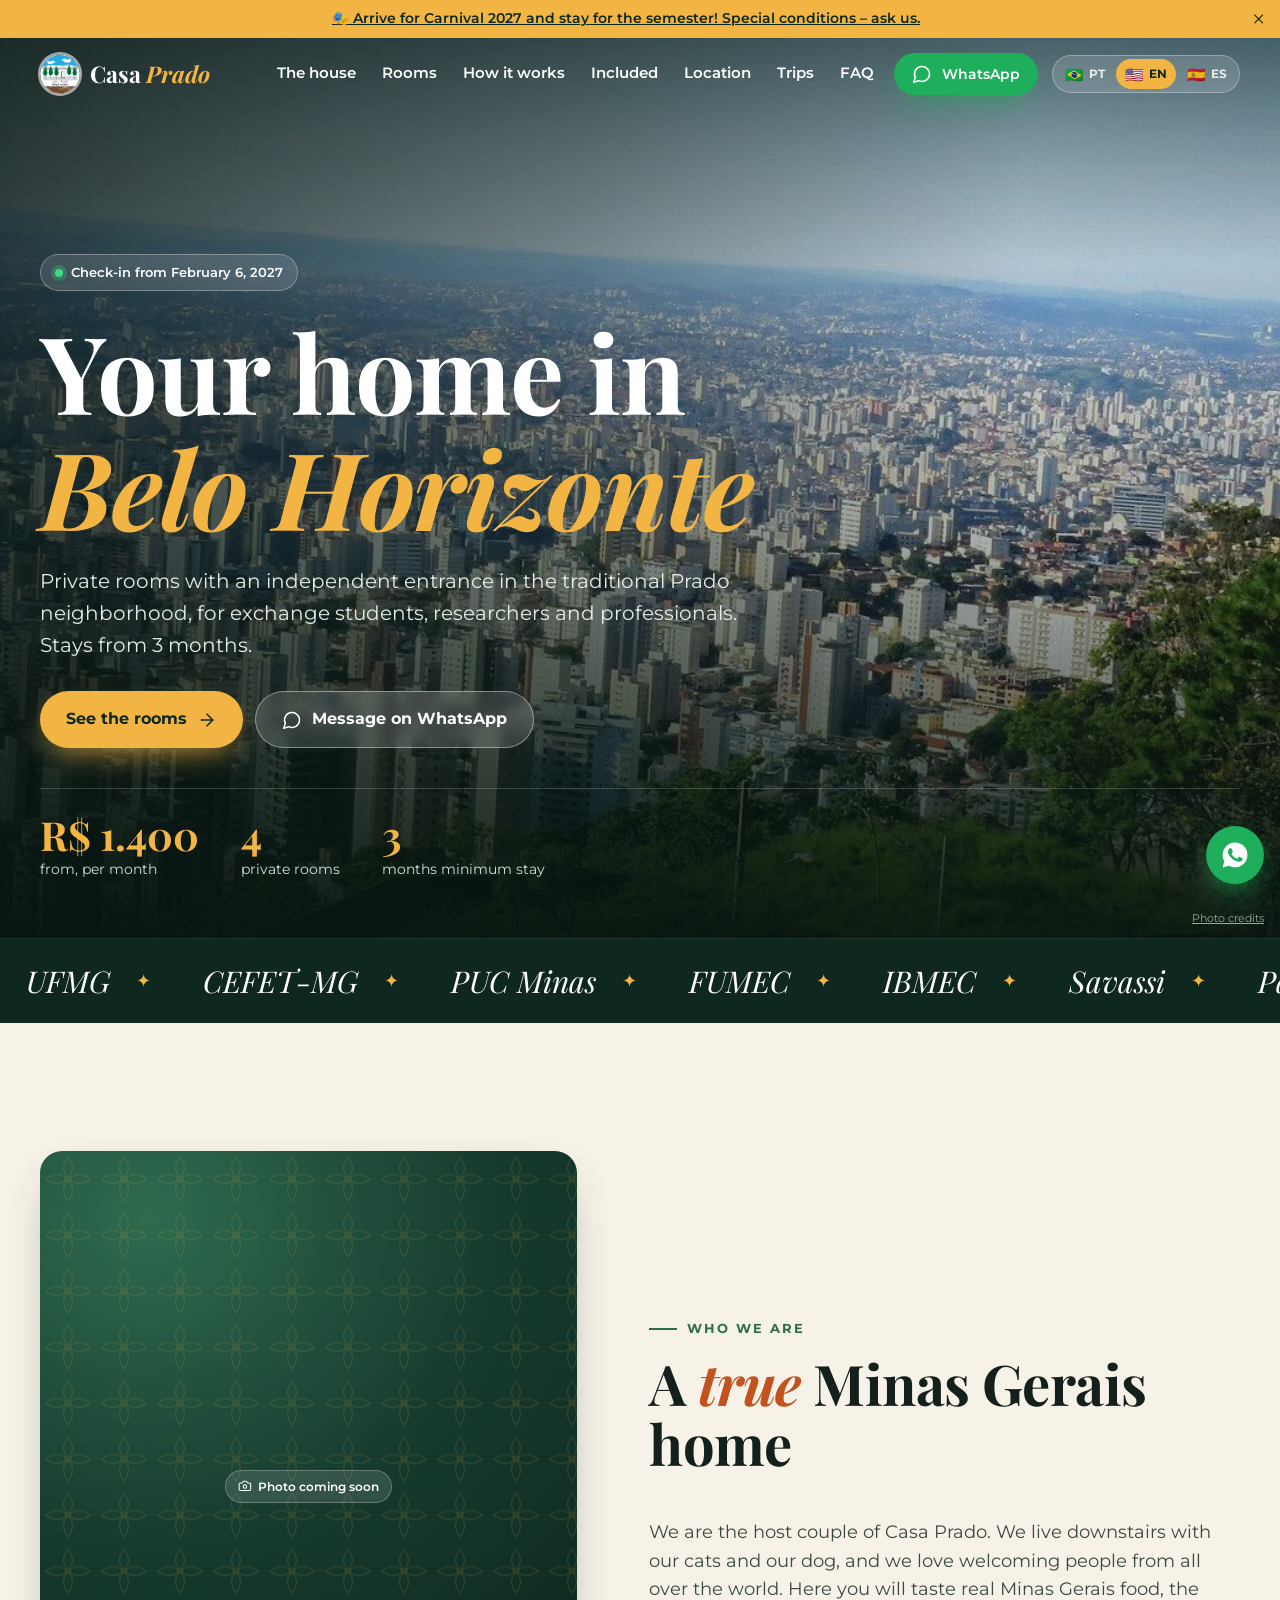
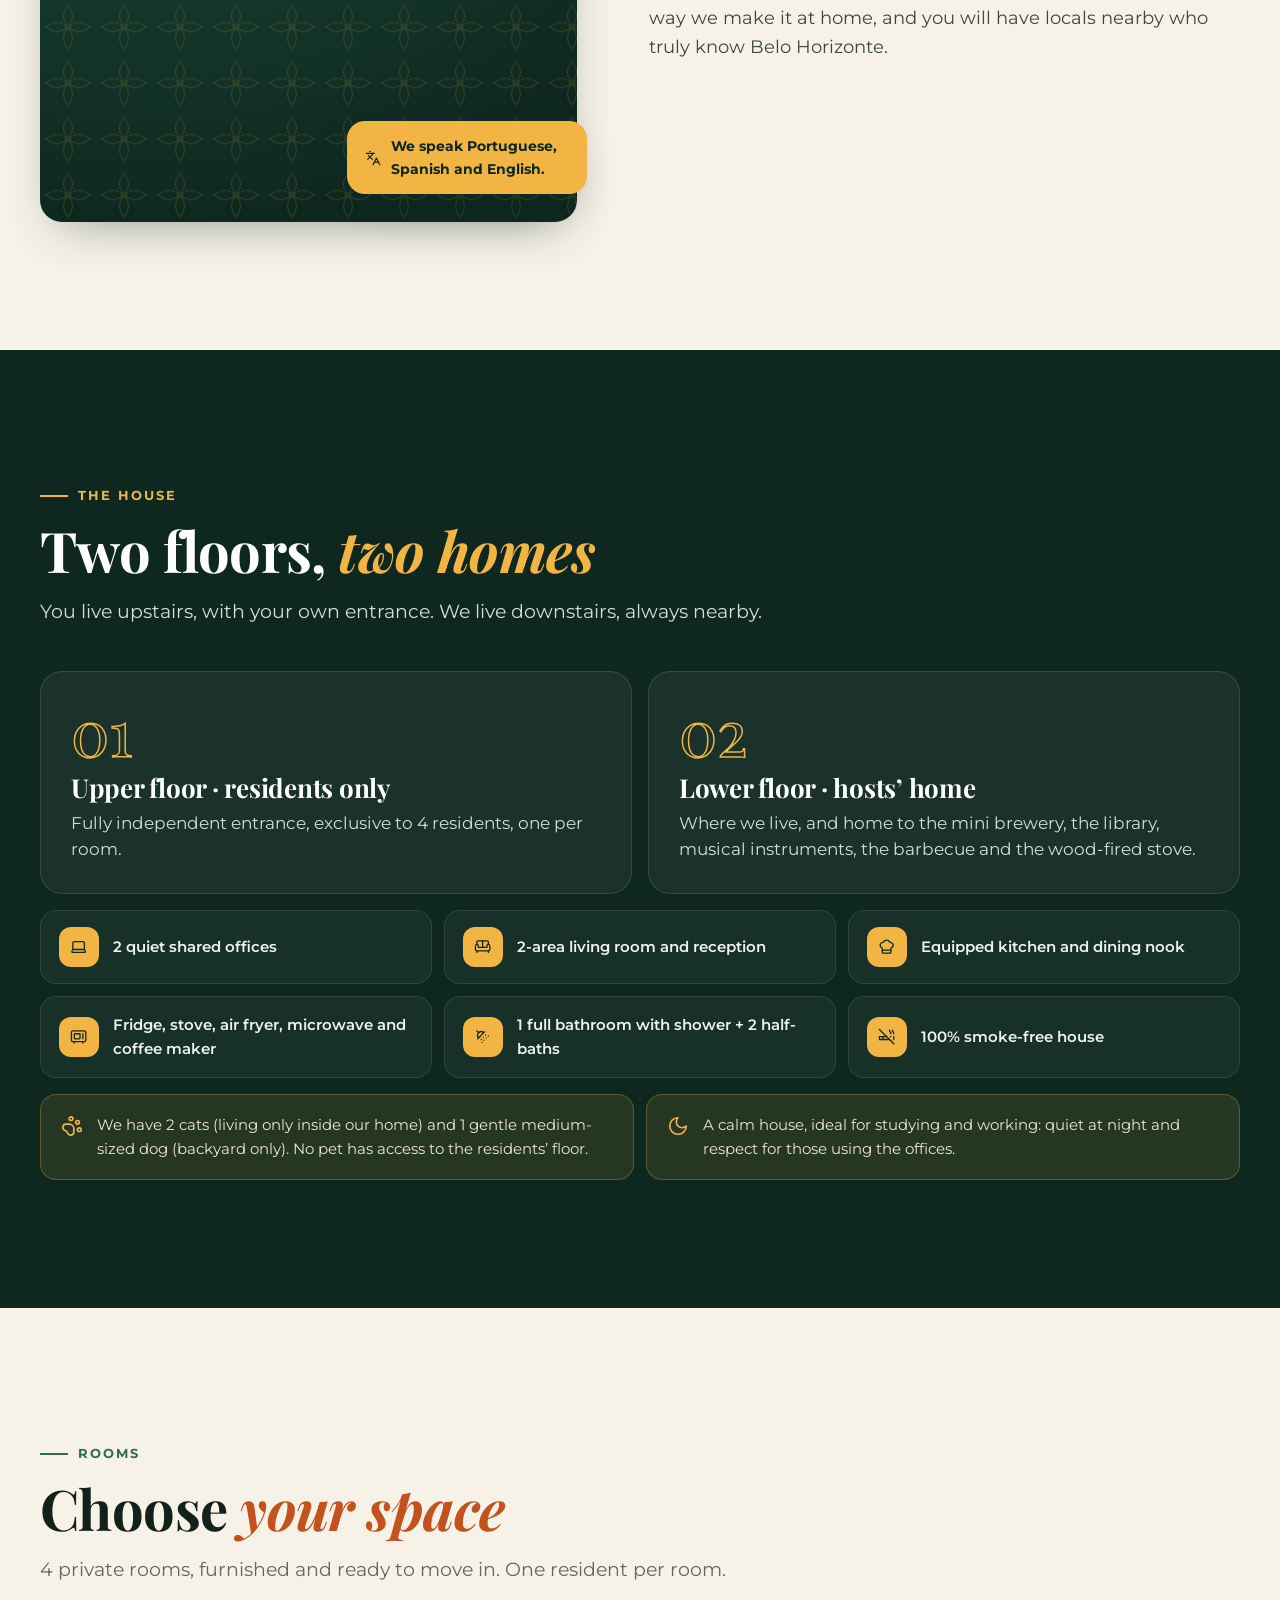
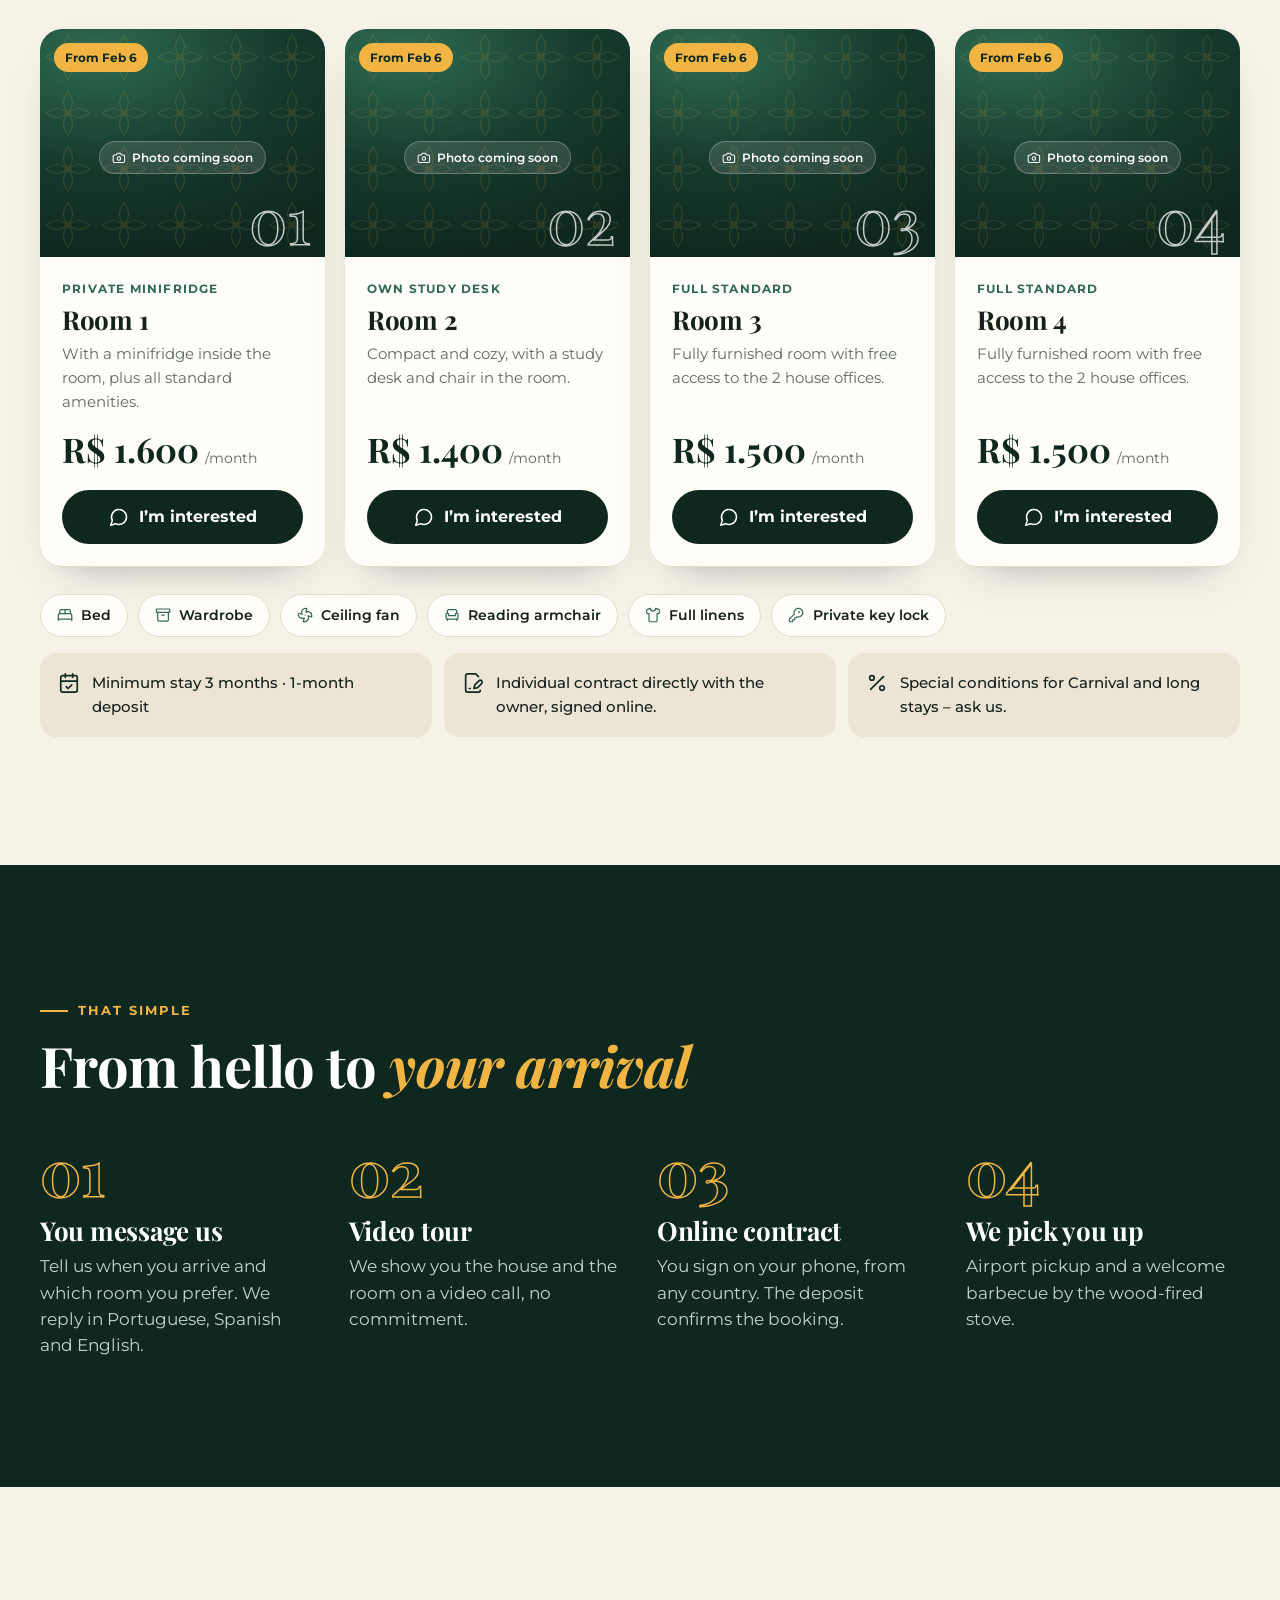
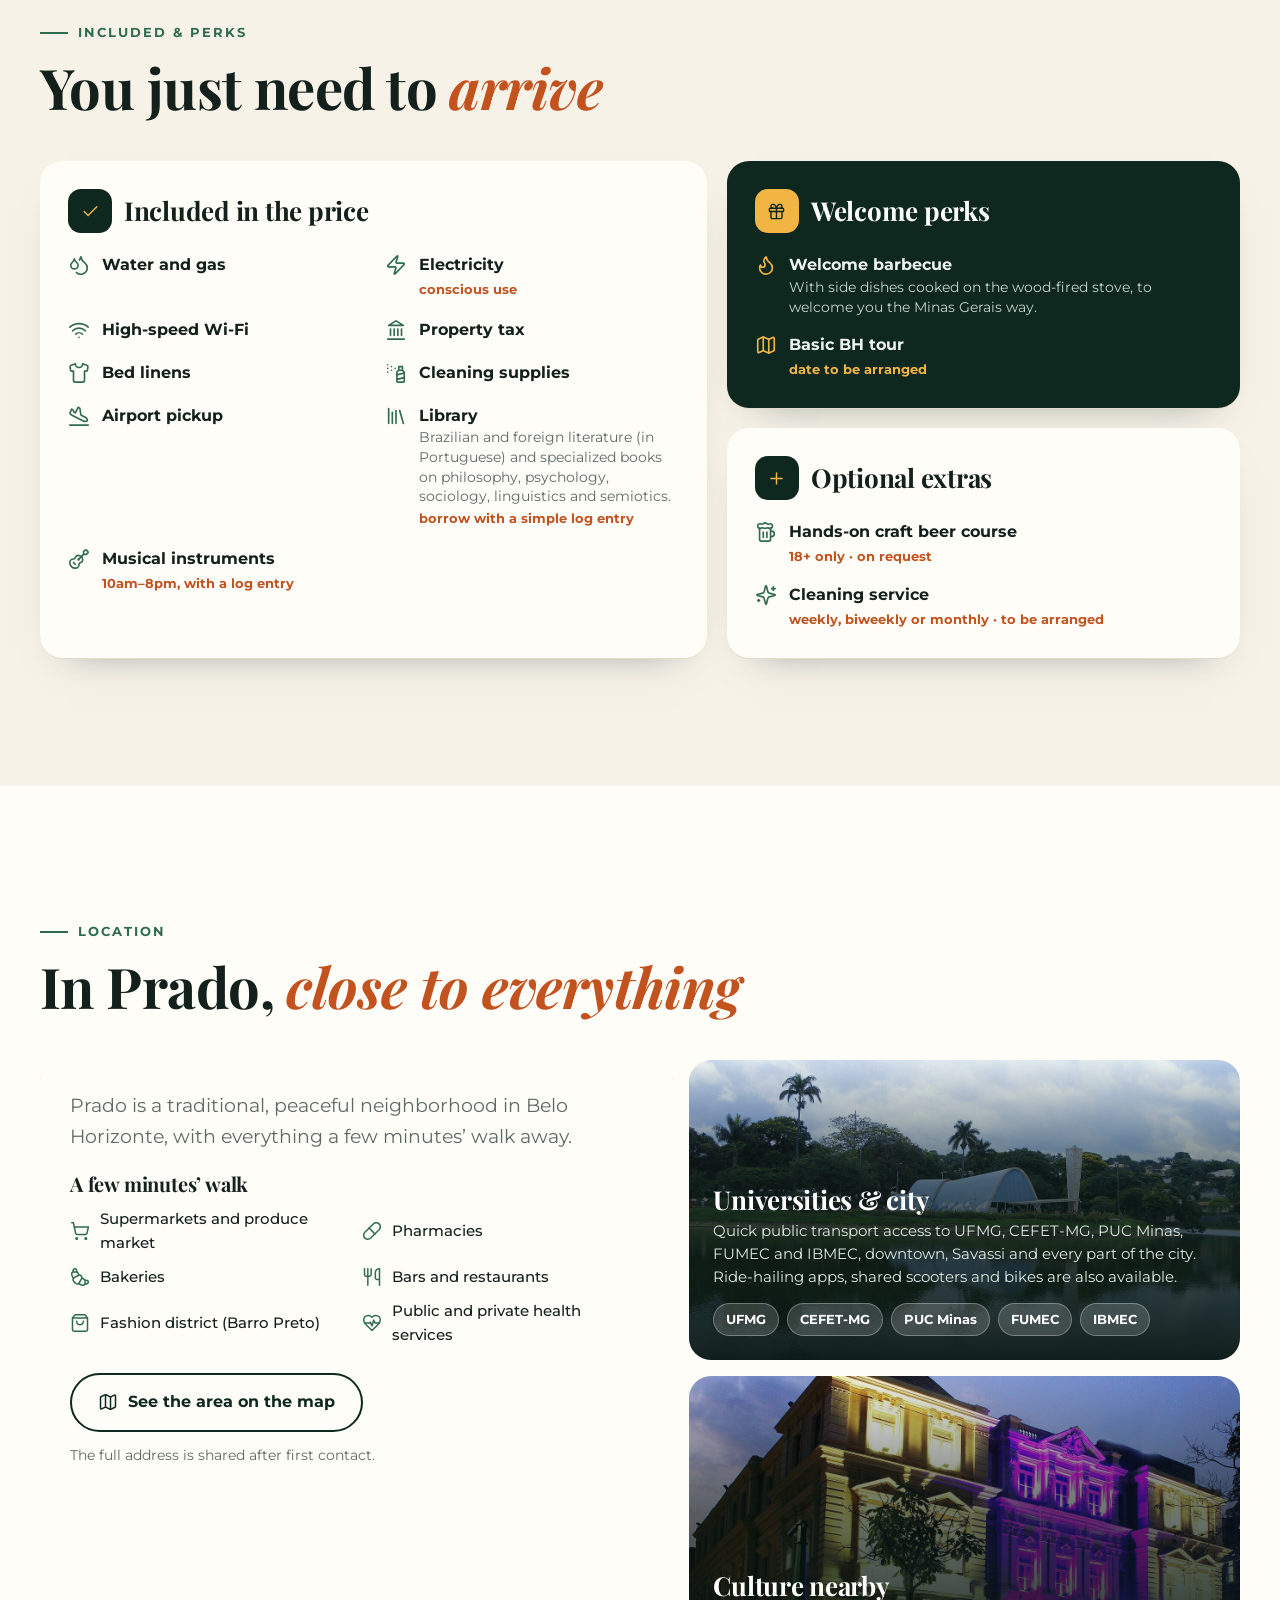
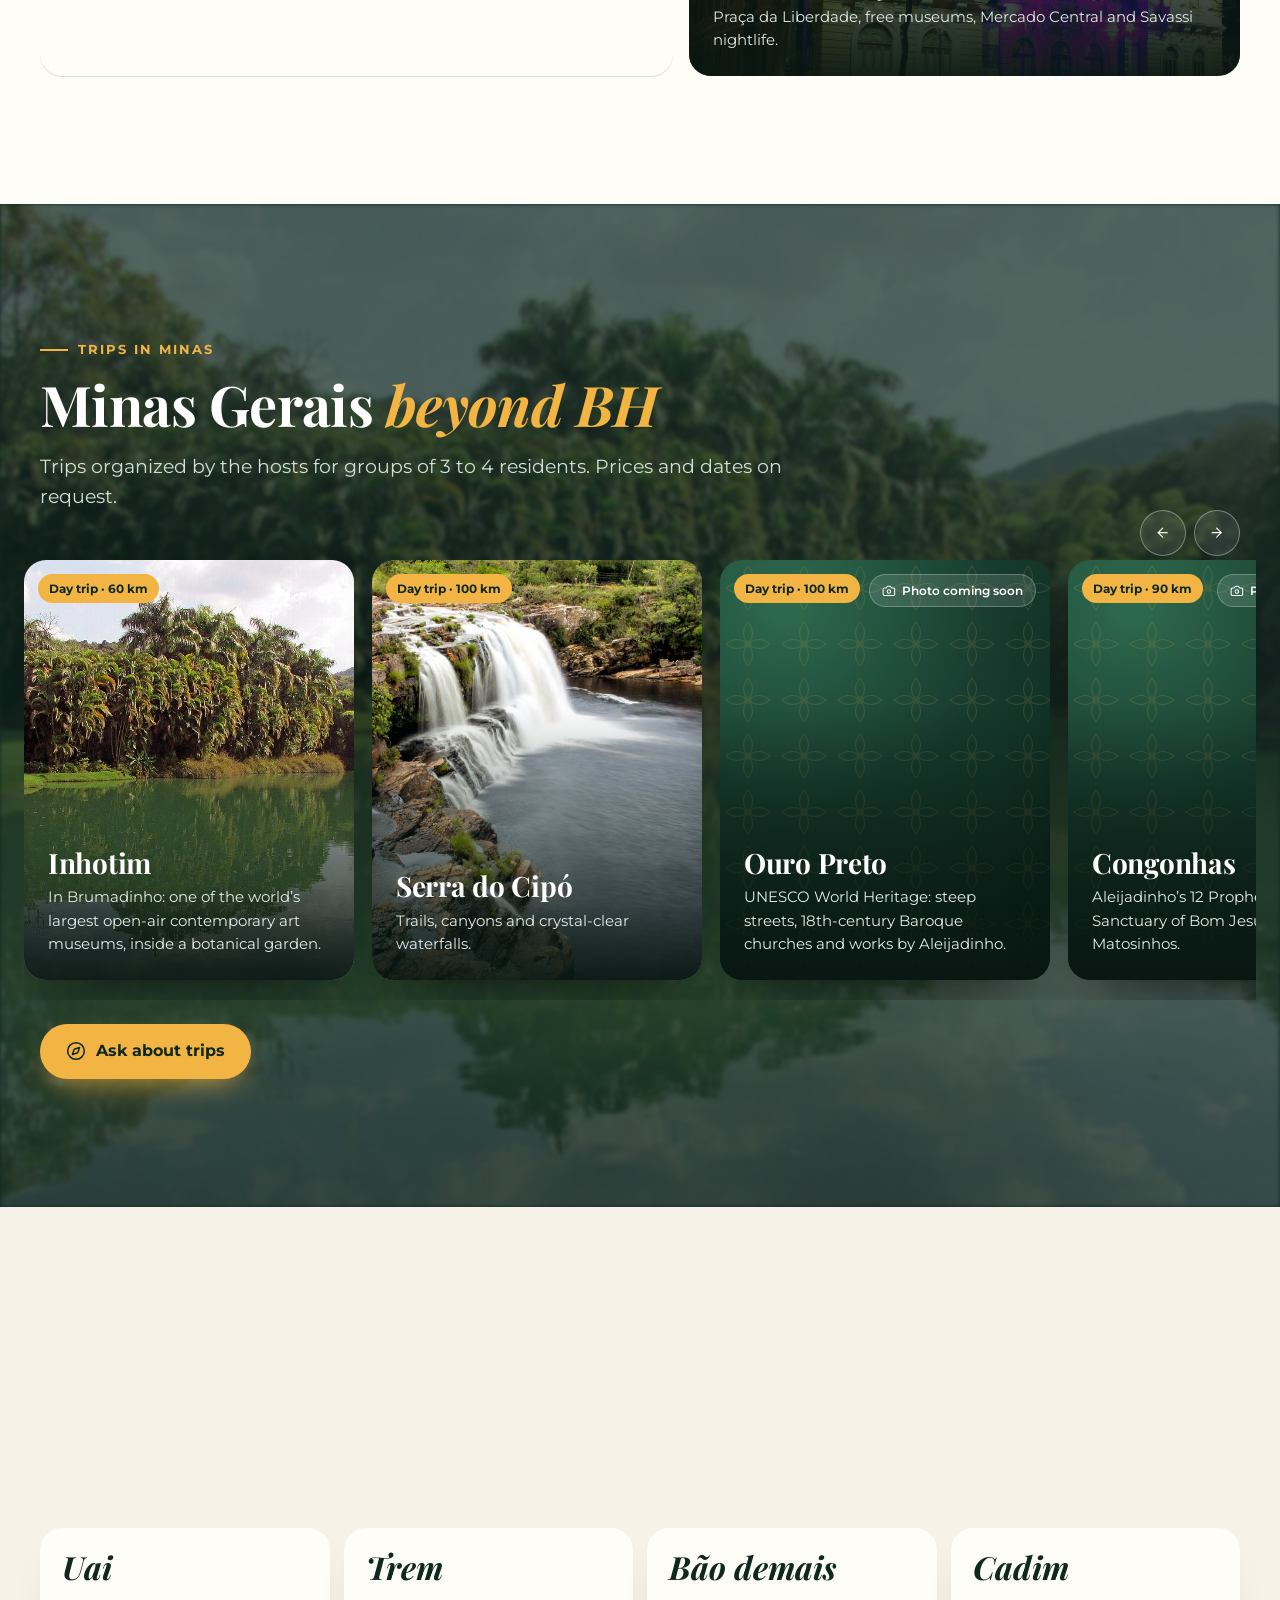
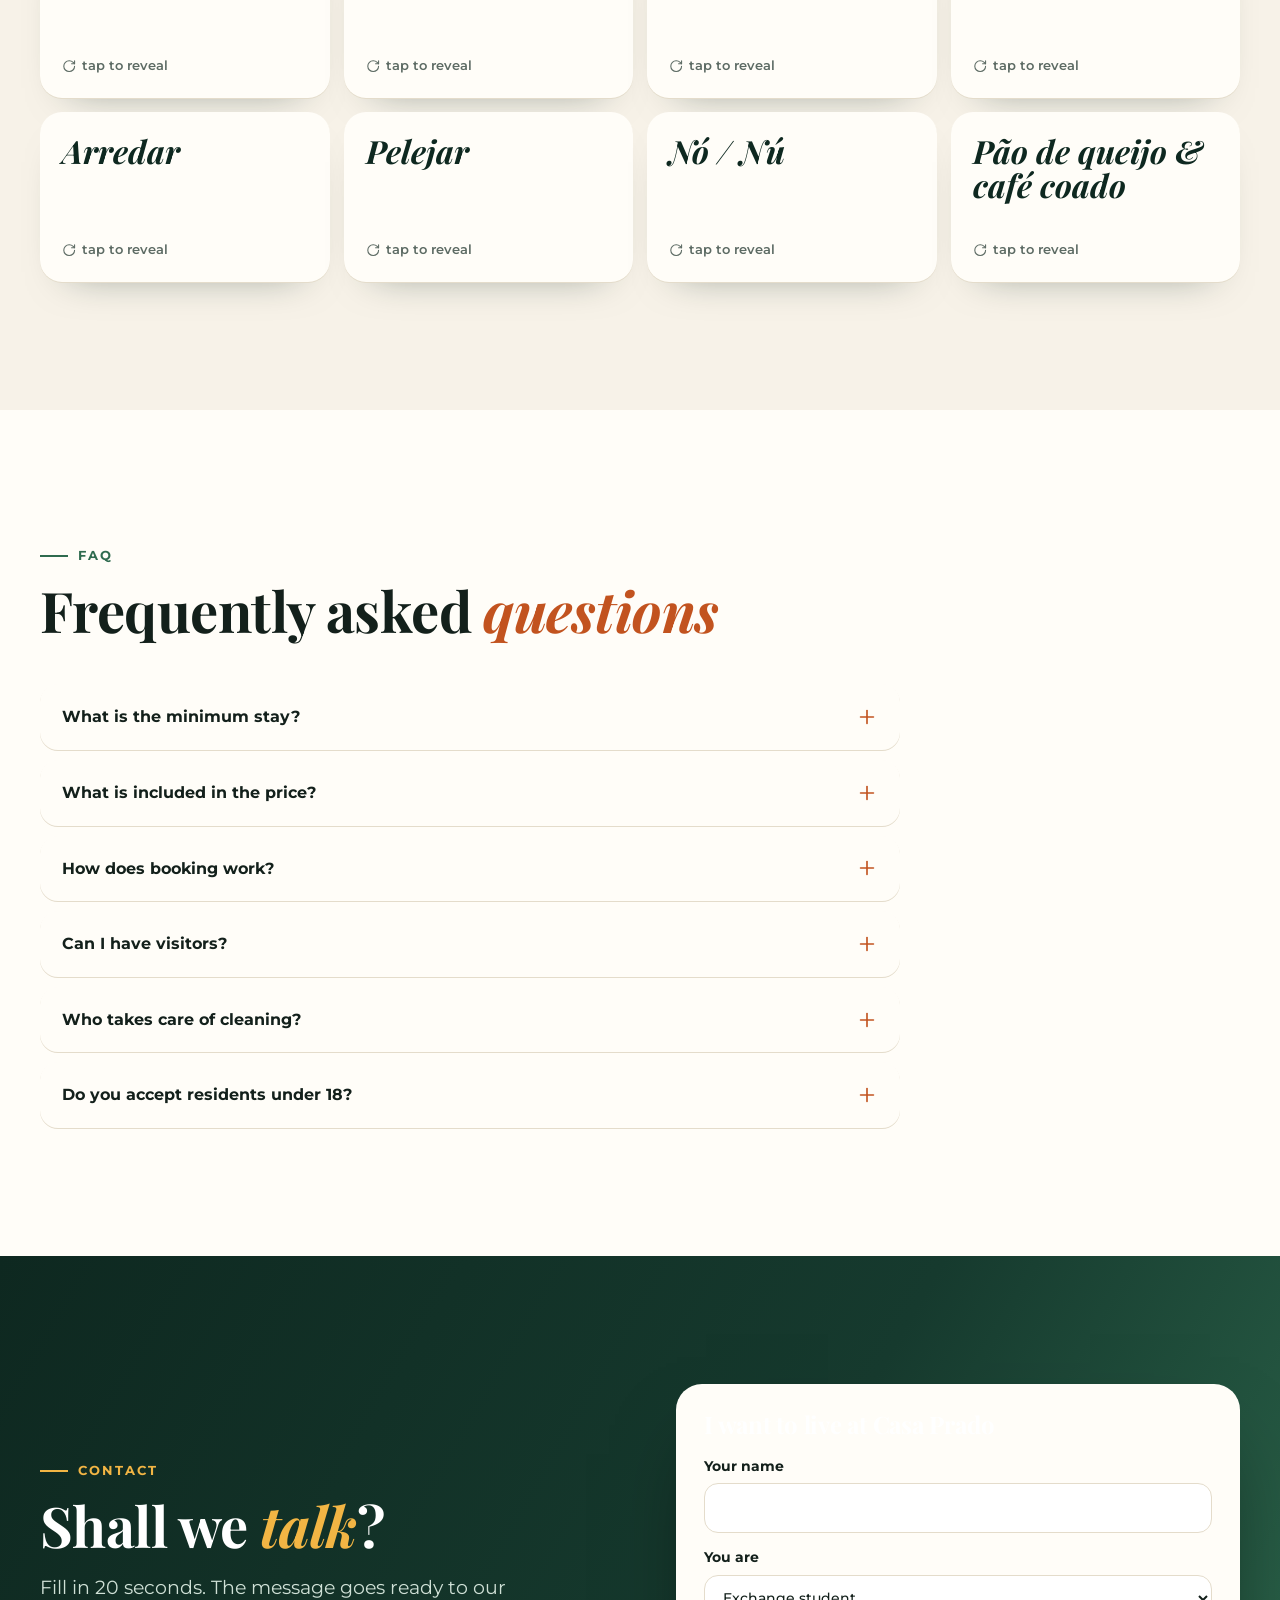
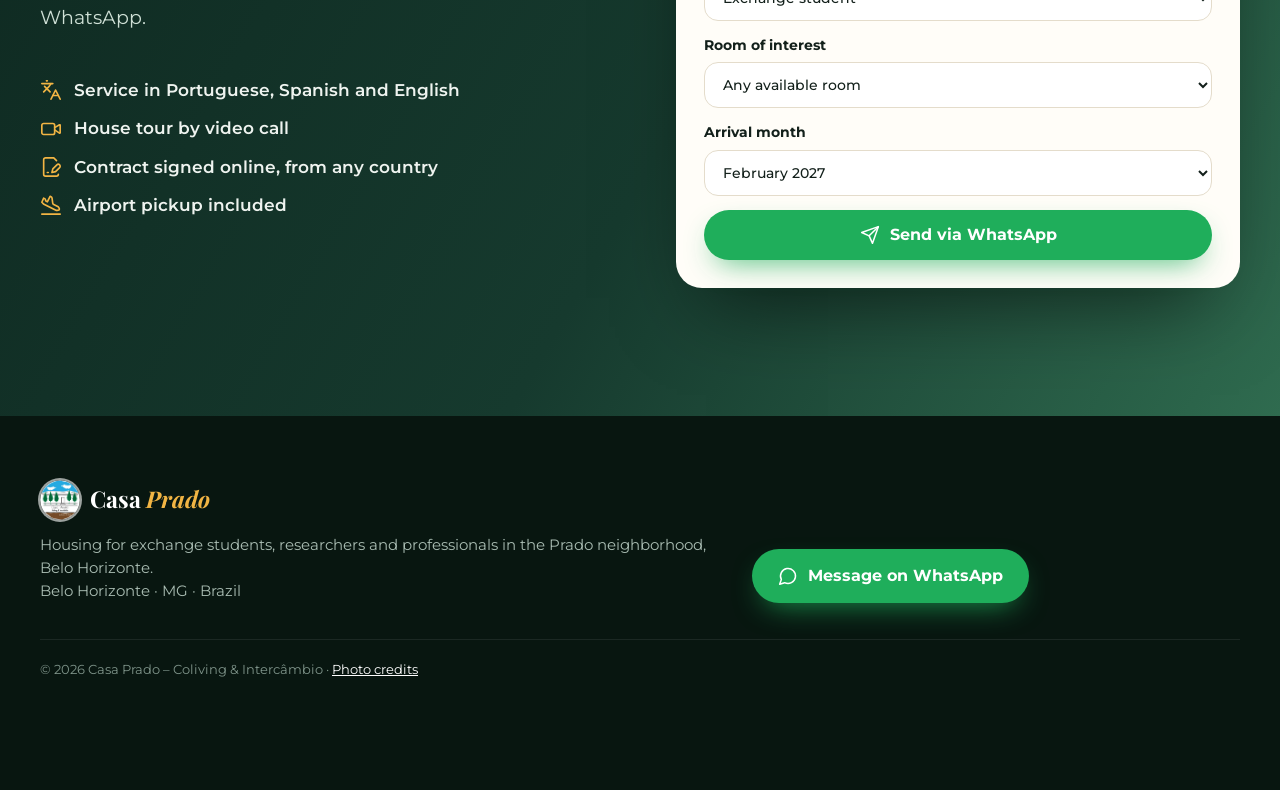
==== commit 0297c0ea: "Versão 2 vira a principal; versão 1 guardada em /v1/; WhatsApp com o 9 - / passa a ser o visual imer" ====
--- a/v2/index.html
+++ b/v2/index.html
@@ -1,47 +1,3 @@
-<!doctype html>
-<html lang="pt-BR">
-<head>
-<meta charset="utf-8">
-<meta name="viewport" content="width=device-width, initial-scale=1, viewport-fit=cover">
-<title>Casa Prado – Coliving &amp; Intercâmbio | Belo Horizonte</title>
-<meta name="description" content="Quartos individuais com entrada independente no bairro Prado, Belo Horizonte – MG, Brasil. Para intercambistas, pesquisadores e profissionais. Contas inclusas e recepção no aeroporto.">
-<meta name="theme-color" content="#0E2820">
-<meta property="og:type" content="website">
-<meta property="og:title" content="Casa Prado – Coliving & Intercâmbio">
-<meta property="og:description" content="Sua casa em Belo Horizonte: quartos individuais, contas inclusas e recepção no aeroporto. Check-in a partir de 6/02/2027.">
-<meta property="og:image" content="../assets/img/fotos/bh-mirante.jpg">
-<meta name="twitter:card" content="summary_large_image">
-<link rel="icon" href="../assets/img/logo.jpg">
-<link rel="preconnect" href="https://fonts.googleapis.com">
-<link rel="preconnect" href="https://fonts.gstatic.com" crossorigin>
-<link href="https://fonts.googleapis.com/css2?family=Montserrat:wght@400;500;600;700&family=Playfair+Display:ital,wght@0,600;0,700;1,600;1,700&display=swap" rel="stylesheet">
-<link rel="stylesheet" href="style.css">
-</head>
-<body>
-<a class="skip" href="#quartos">Pular para os quartos</a>
-<div id="aviso" class="aviso" hidden></div>
-
-<header class="topo" id="topo">
-  <div class="wrap topo__in">
-    <a href="#inicio" class="marca" aria-label="Casa Prado – início">
-      <img src="../assets/img/logo.jpg" alt="" width="40" height="40">
-      <span>Casa <em>Prado</em></span>
-    </a>
-    <nav class="menu" id="menu" aria-label="Seções"></nav>
-    <div class="idiomas" id="idiomas" role="group" aria-label="Idioma / Language / Idioma"></div>
-    <button class="abrir-menu" id="menuBtn" aria-label="Menu" aria-expanded="false" aria-controls="menu"></button>
-  </div>
-</header>
-
-<main id="app"></main>
-<footer class="rodape" id="rodape"></footer>
-
-<a class="wa-flutuante" id="waFlutuante" target="_blank" rel="noopener" aria-label="WhatsApp">
-  <svg viewBox="0 0 24 24" aria-hidden="true"><path fill="currentColor" d="M12.04 2C6.58 2 2.13 6.45 2.13 11.91c0 1.75.46 3.45 1.32 4.95L2.05 22l5.25-1.38a9.87 9.87 0 0 0 4.74 1.21h.01c5.46 0 9.91-4.45 9.91-9.91A9.87 9.87 0 0 0 12.04 2Zm5.8 14.04c-.24.68-1.42 1.31-1.95 1.36-.5.05-1.13.07-1.82-.11-.42-.13-.96-.31-1.65-.61-2.9-1.25-4.8-4.17-4.94-4.36-.15-.2-1.18-1.57-1.18-3 0-1.42.75-2.120 1.01-2.41.27-.29.58-.36.78-.36h.56c.18 0 .42-.07.66.5.24.58.82 2 .89 2.15.07.15.12.32.02.51-.1.2-.15.32-.29.49-.15.17-.31.38-.44.51-.15.15-.3.31-.13.6.17.29.76 1.25 1.63 2.03 1.12 1 2.070 1.31 2.36 1.46.29.15.46.12.63-.07.17-.2.73-.85.92-1.14.2-.29.39-.24.66-.15.27.1 1.7.8 1.99.95.29.15.49.22.56.34.07.12.07.7-.17 1.38Z"/></svg>
-</a>
-
-<script src="../assets/icons.js"></script>
-<script src="../content.js"></script>
-<script src="app.js"></script>
-</body>
-</html>
+<!doctype html><html lang="pt-BR"><head><meta charset="utf-8"><meta name="robots" content="noindex"><title>Casa Prado</title>
+<script>location.replace("../" + location.search + location.hash);</script>
+<meta http-equiv="refresh" content="0; url=../"><link rel="canonical" href="../"></head><body><a href="../">Casa Prado</a></body></html>
